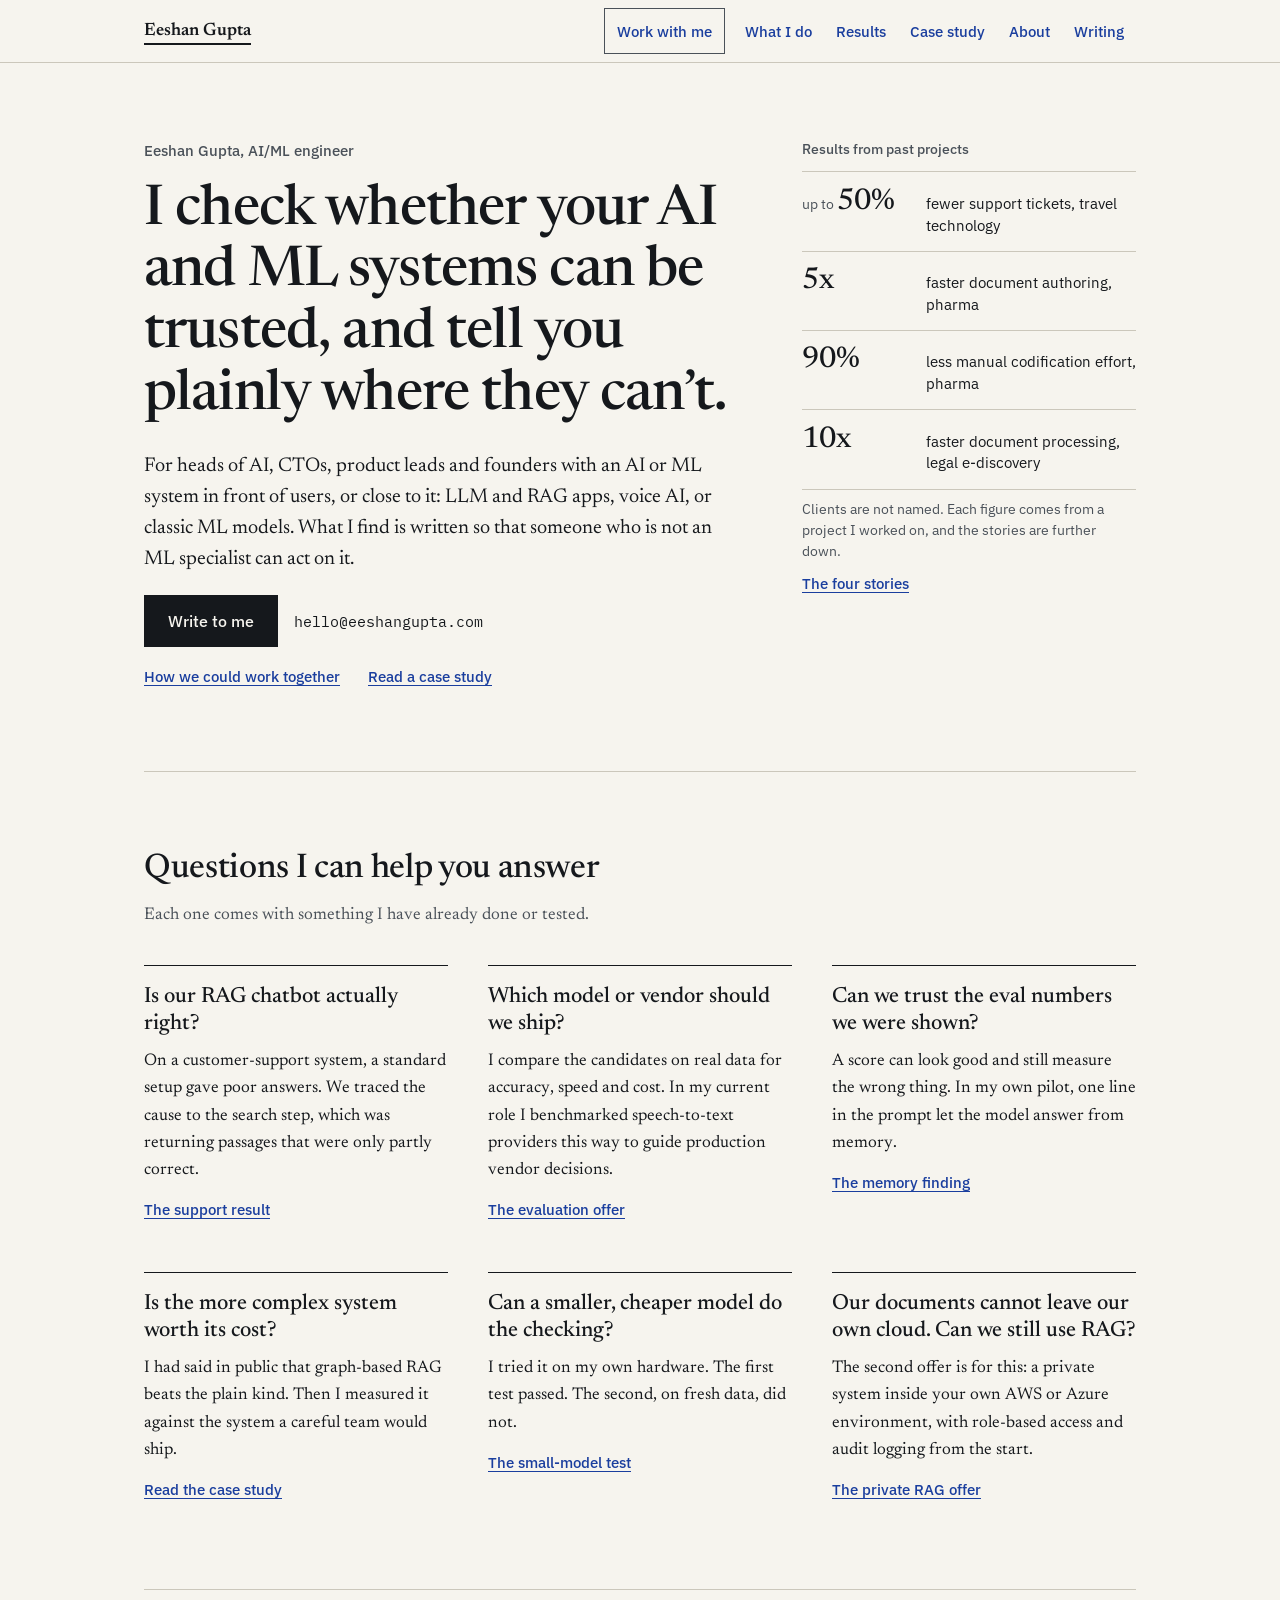
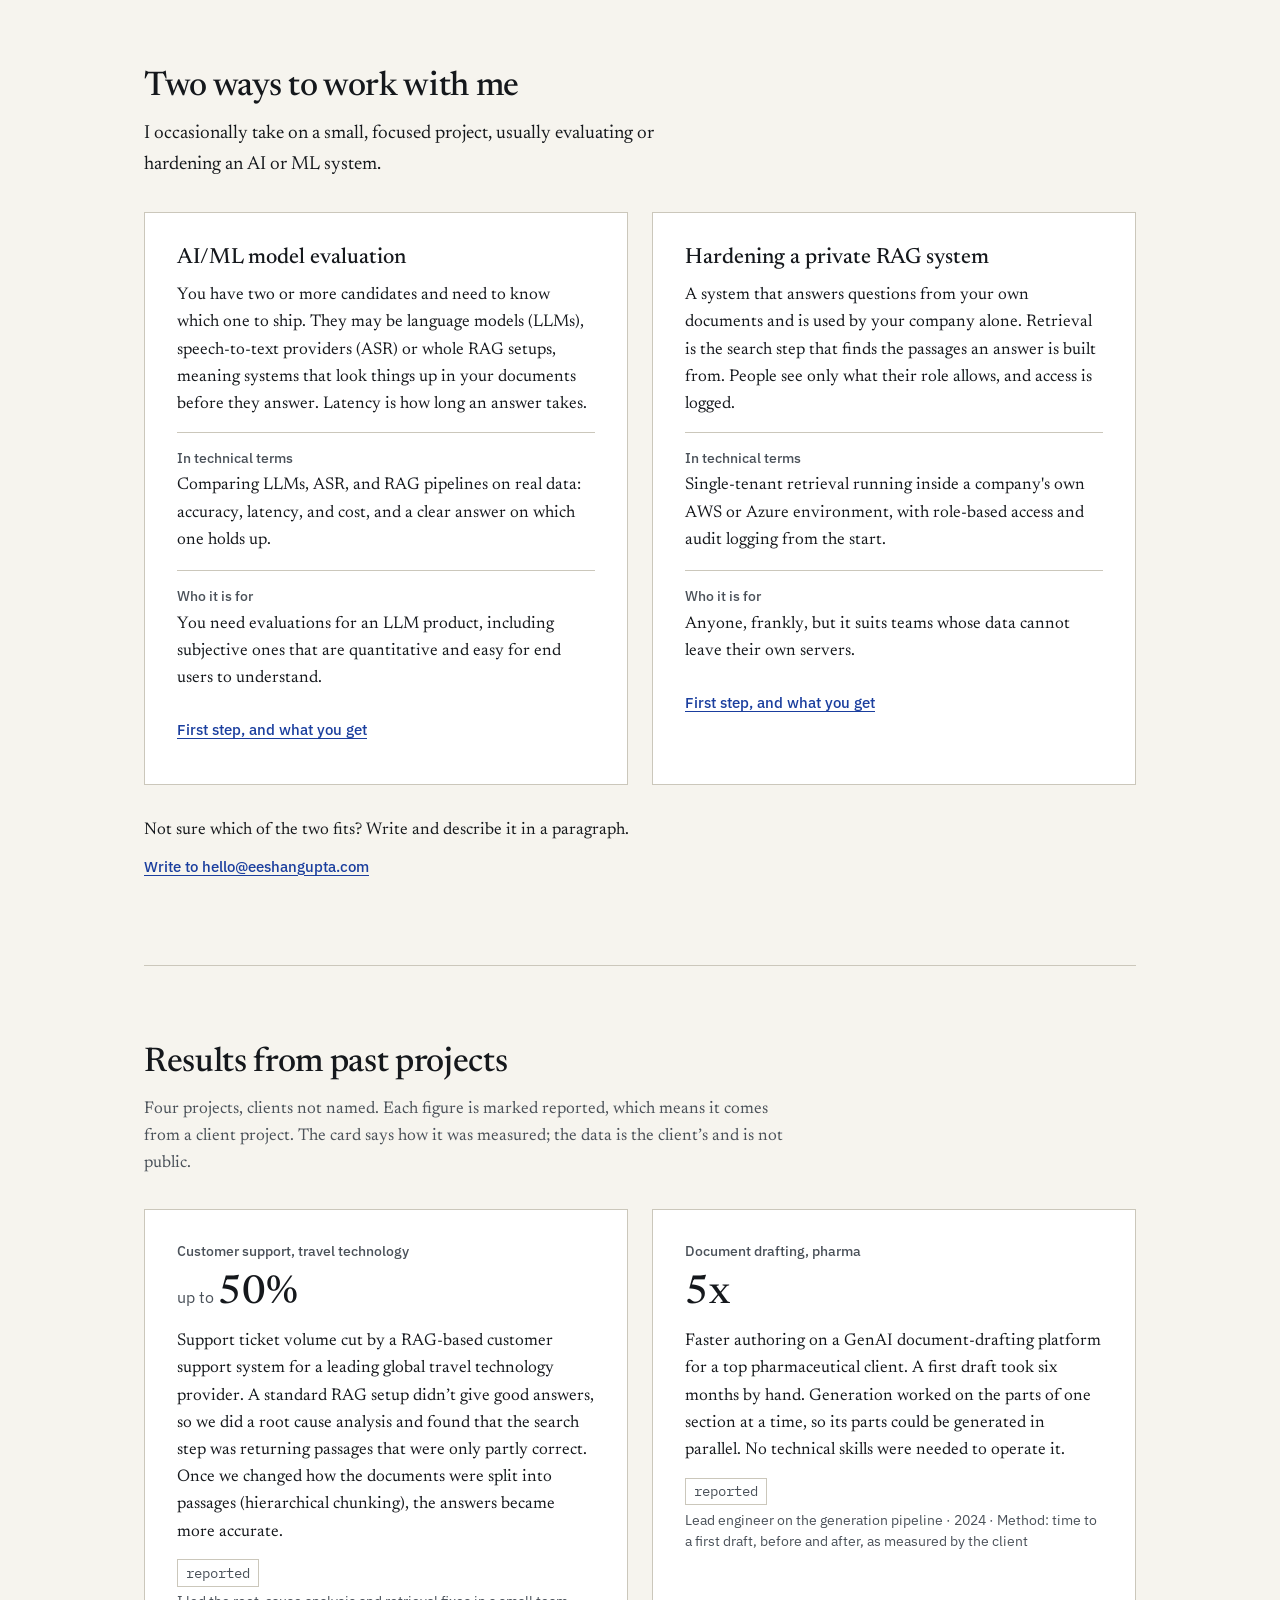
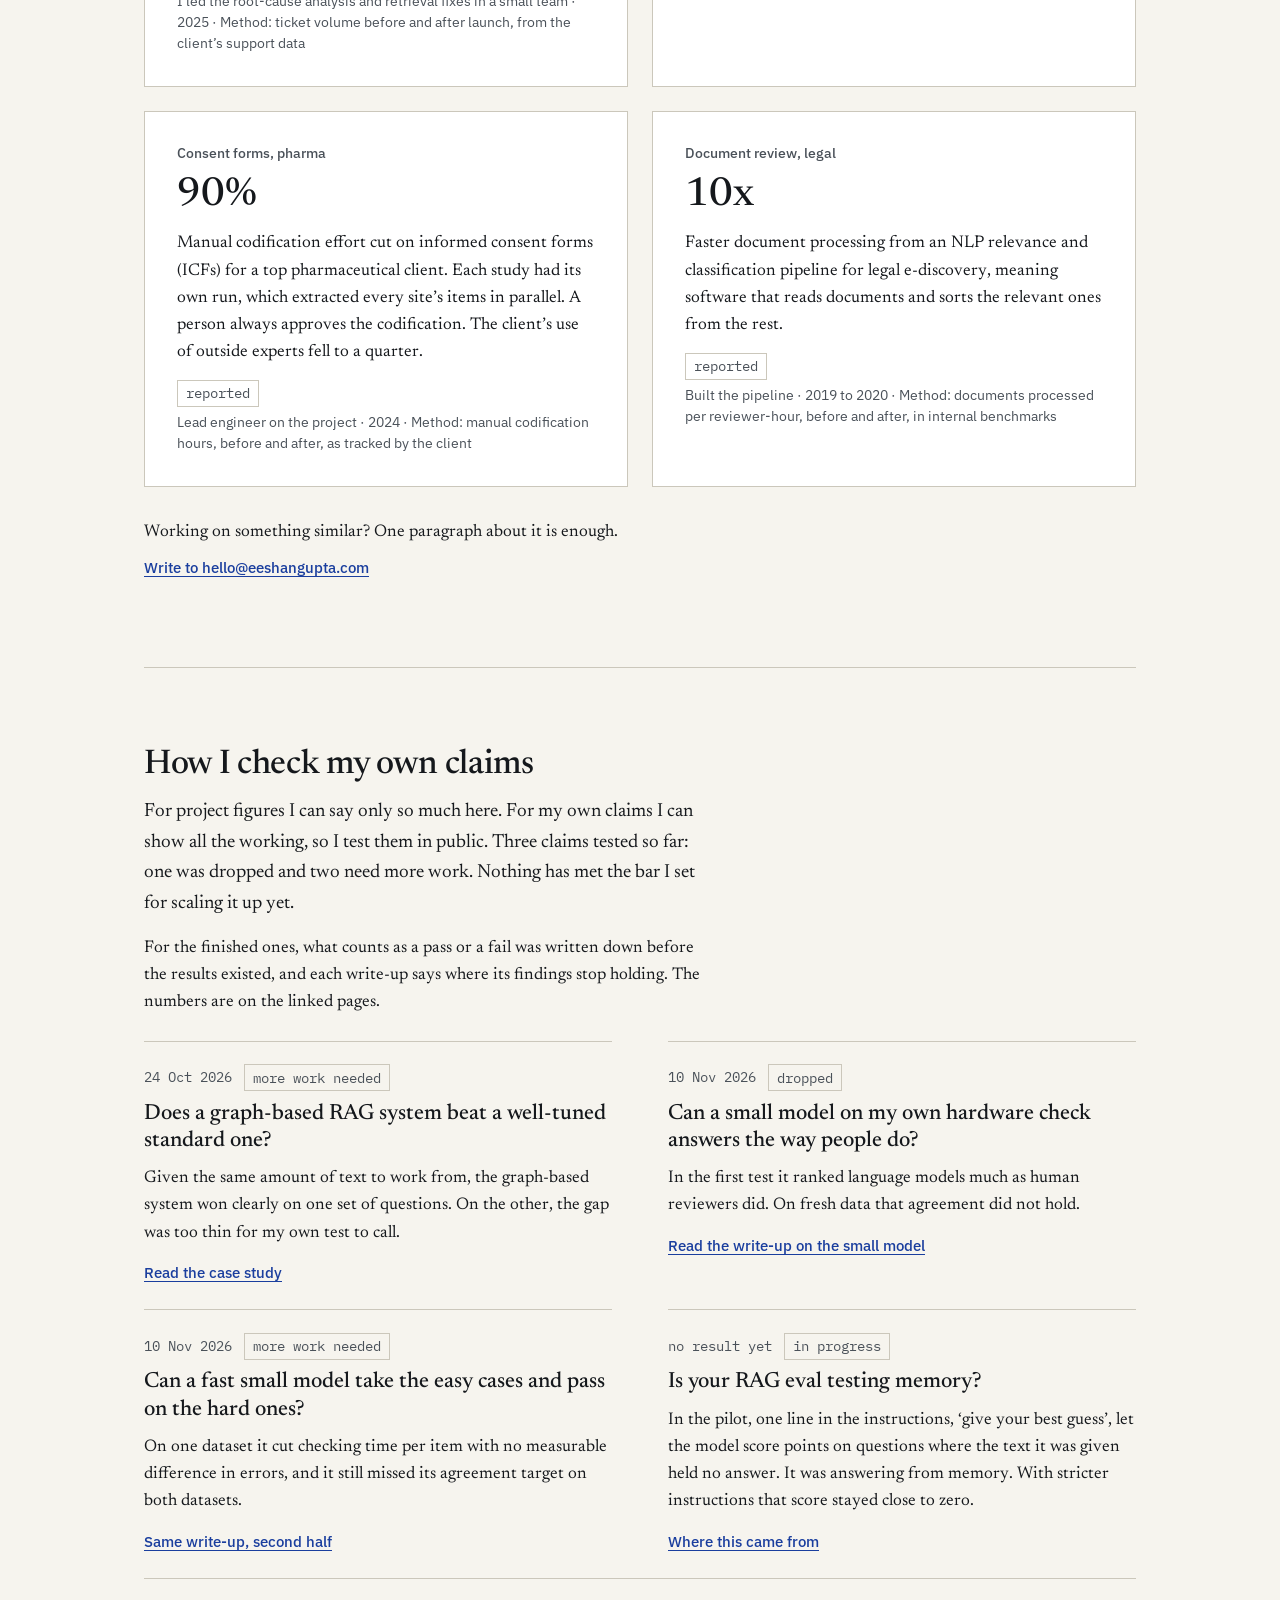
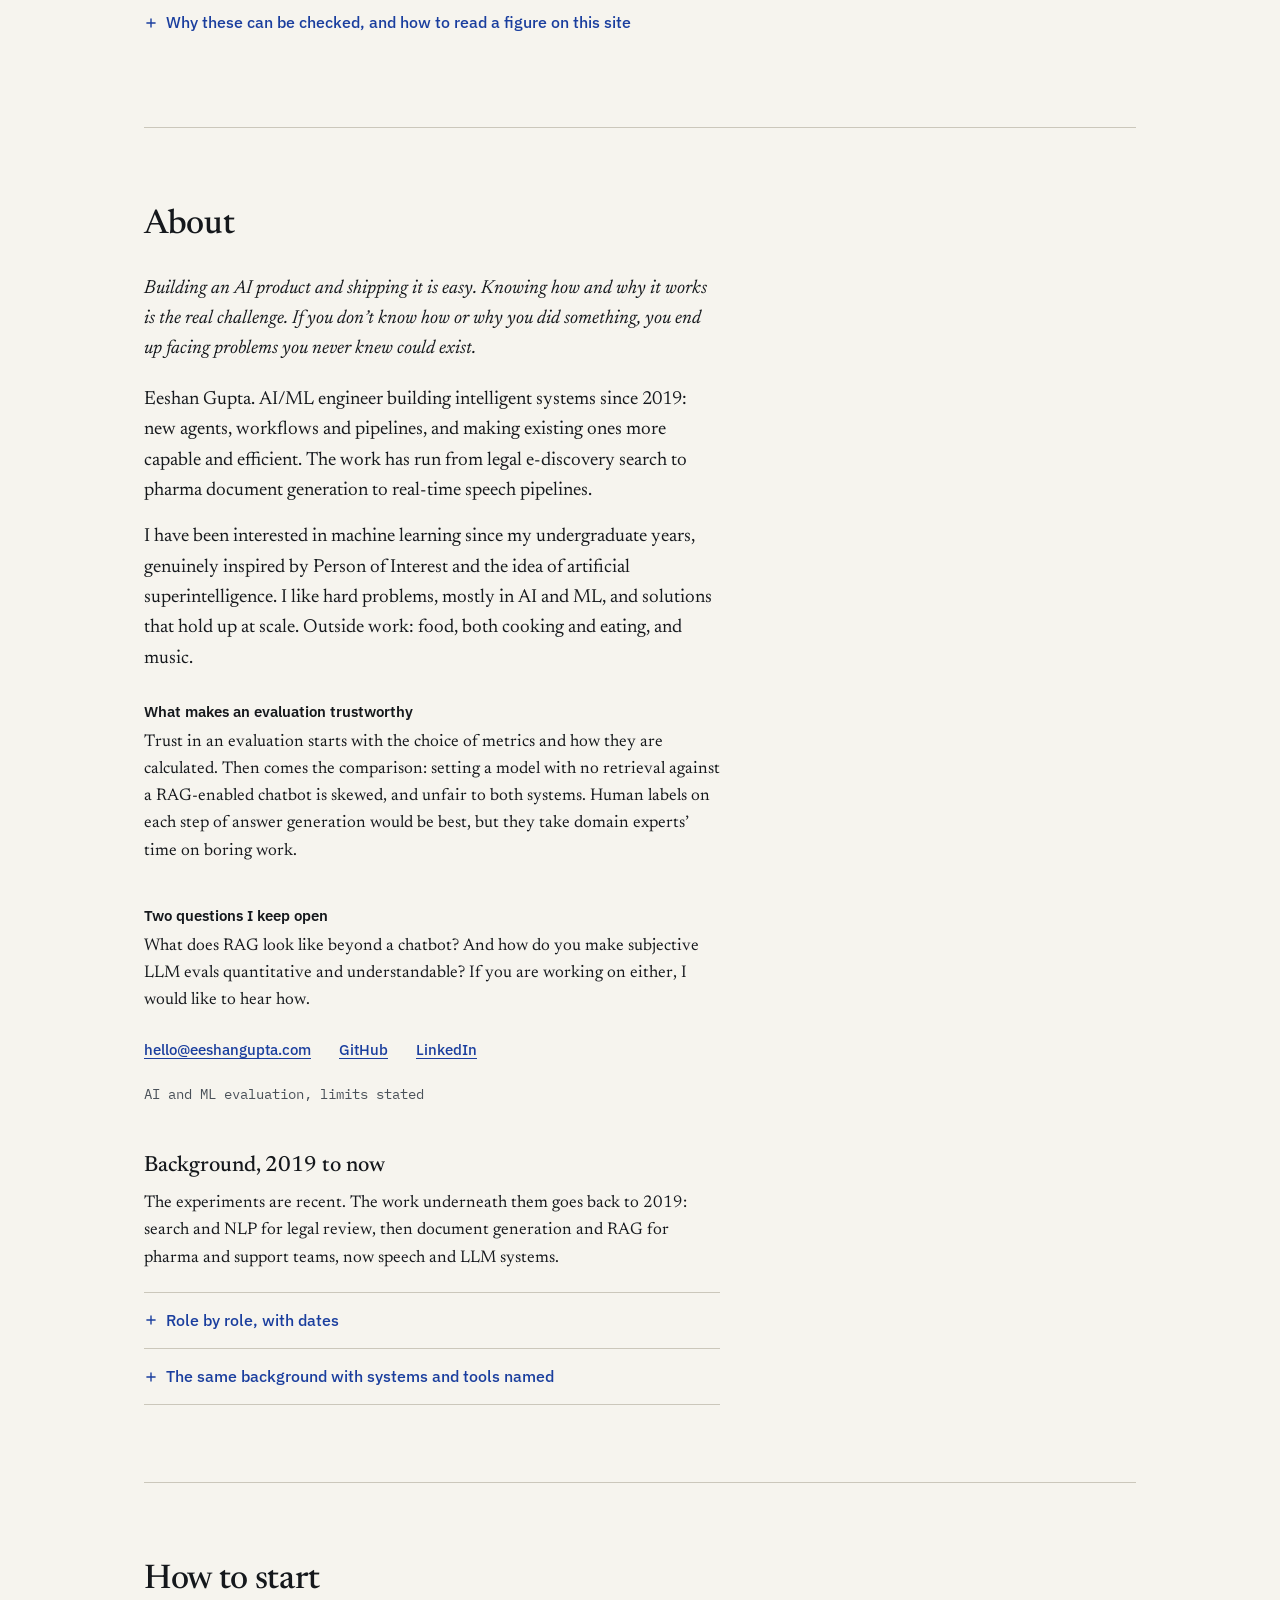
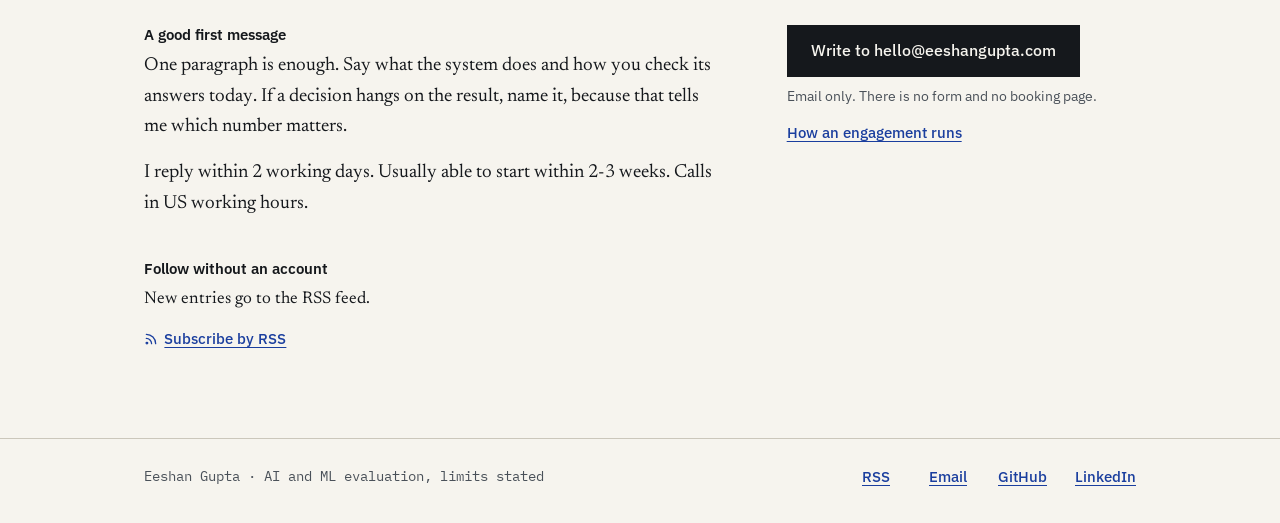
==== index.html @ ec457164 "site: #472 owner slot answers, AI/ML widening, no open slots Applies the owner's answers (2026-11-19" ====
<!DOCTYPE html>
<html lang="en">
<head>
<meta charset="UTF-8">
<meta name="viewport" content="width=device-width, initial-scale=1.0">
<meta name="color-scheme" content="light">
<script src="/script.js"></script>
<title>Eeshan Gupta — AI Engineer</title>
<meta name="description" content="Eeshan Gupta — AI/ML engineer. Checks whether AI and ML systems can be trusted: LLM and RAG apps, voice AI and classic ML models. Writes about RAG evaluation and retrieval experiments.">
<link rel="canonical" href="https://eeshangupta.com/">
<link rel="alternate" type="application/rss+xml" title="Eeshan Gupta — Writing" href="https://eeshangupta.com/feed.xml">
<meta property="og:type" content="website">
<meta property="og:site_name" content="Eeshan Gupta">
<meta property="og:title" content="Eeshan Gupta — AI Engineer">
<meta property="og:description" content="Eeshan Gupta — AI/ML engineer. Checks whether AI and ML systems can be trusted: LLM and RAG apps, voice AI and classic ML models. Writes about RAG evaluation and retrieval experiments.">
<meta property="og:url" content="https://eeshangupta.com/">
<meta property="og:image" content="https://eeshangupta.com/writing/graphrag-vs-tuned-hybrid/og-v2.png">
<meta property="og:image:width" content="1200">
<meta property="og:image:height" content="630">
<meta property="og:image:alt" content="Paired F1 difference, graph minus tuned hybrid, on two datasets">
<meta name="twitter:card" content="summary_large_image">
<meta name="twitter:title" content="Eeshan Gupta — AI Engineer">
<meta name="twitter:description" content="Eeshan Gupta — AI/ML engineer. Checks whether AI and ML systems can be trusted: LLM and RAG apps, voice AI and classic ML models. Writes about RAG evaluation and retrieval experiments.">
<meta name="twitter:image" content="https://eeshangupta.com/writing/graphrag-vs-tuned-hybrid/og-v2.png">
<link rel="icon" href="/favicon.ico" sizes="32x32">
<link rel="icon" href="/favicon.svg" type="image/svg+xml">
<link rel="apple-touch-icon" href="/apple-touch-icon.png">
<link rel="preload" href="/fonts/newsreader-var-latin.woff2" as="font" type="font/woff2" crossorigin>
<link rel="preload" href="/fonts/ibm-plex-sans-var-latin.woff2" as="font" type="font/woff2" crossorigin>
<link rel="stylesheet" href="/styles.css">
<script type="application/ld+json">
{
  "@context": "https://schema.org",
  "@graph": [
    {
      "@type": "Person",
      "@id": "https://eeshangupta.com/#person",
      "name": "Eeshan Gupta",
      "jobTitle": "AI Engineer",
      "url": "https://eeshangupta.com/",
      "sameAs": [
        "https://www.linkedin.com/in/eeshangpt/",
        "https://github.com/eeshangpt"
      ],
      "knowsAbout": [
        "RAG",
        "LLM evaluation",
        "information retrieval",
        "voice AI"
      ]
    },
    {
      "@type": "WebSite",
      "@id": "https://eeshangupta.com/#website",
      "name": "Eeshan Gupta",
      "url": "https://eeshangupta.com/",
      "publisher": {
        "@id": "https://eeshangupta.com/#person"
      }
    }
  ]
}
</script>
</head>
<body>
<div class="o1" style="width:100%;margin:0">
<div id="top" class="o1-root" style="background:var(--bg);color:var(--ink);font-family:'Newsreader',Georgia,serif;min-height:100%;overflow-wrap:break-word">
<header style="border-bottom:1px solid var(--rule)">
 <nav aria-label="Main" style="max-width:68rem;margin:0 auto;padding:0.5rem clamp(1rem,4vw,3rem);box-sizing:border-box;display:flex;flex-wrap:wrap;align-items:center;gap:0.25rem 0.5rem">
  <a class="c-navlink" href="/" aria-current="page" style="display:inline-flex;align-items:center;min-height:44px;margin-right:auto;font:600 1.125rem/1 'Newsreader',Georgia,serif;color:var(--ink);text-decoration:none">Eeshan Gupta</a>
  <a class="c-navlink" href="/work/" style="display:inline-flex;align-items:center;min-height:44px;padding:0 0.75rem;font:500 0.9375rem/1 'IBM Plex Sans',system-ui,sans-serif;text-decoration:none;border:1px solid var(--mute);margin-left:0.5rem">Work with me</a>
  <div class="c-navgroup" style="display:flex;flex-wrap:wrap;align-items:center">
   <a class="c-navlink" href="#help" style="display:inline-flex;align-items:center;min-height:44px;padding:0 0.75rem;font:500 0.9375rem/1 'IBM Plex Sans',system-ui,sans-serif;text-decoration:none">What I do</a>
   <a class="c-navlink" href="#results" style="display:inline-flex;align-items:center;min-height:44px;padding:0 0.75rem;font:500 0.9375rem/1 'IBM Plex Sans',system-ui,sans-serif;text-decoration:none">Results</a>
   <a class="c-navlink" href="/case-studies/graphrag/" style="display:inline-flex;align-items:center;min-height:44px;padding:0 0.75rem;font:500 0.9375rem/1 'IBM Plex Sans',system-ui,sans-serif;text-decoration:none">Case study</a>
   <a class="c-navlink" href="#about" style="display:inline-flex;align-items:center;min-height:44px;padding:0 0.75rem;font:500 0.9375rem/1 'IBM Plex Sans',system-ui,sans-serif;text-decoration:none">About</a>
   <a class="c-navlink" href="/writing/" style="display:inline-flex;align-items:center;min-height:44px;padding:0 0.75rem;font:500 0.9375rem/1 'IBM Plex Sans',system-ui,sans-serif;text-decoration:none">Writing</a>
  </div>
 </nav>
</header>

<main>

<section class="c-hero" style="max-width:68rem;margin:0 auto;padding:0 clamp(1rem,4vw,3rem);box-sizing:border-box;padding-top:clamp(2.5rem,6vw,5rem);padding-bottom:clamp(2.5rem,6vw,4.5rem)">
 <div style="display:flex;flex-wrap:wrap;gap:3rem 4.5rem;align-items:flex-start">
  <div style="flex:3 1 28rem;min-width:0">
   <p style="font:500 0.9375rem/1.4 'IBM Plex Sans',system-ui,sans-serif;color:var(--mute);margin:0 0 1.25rem 0">Eeshan Gupta, AI/ML engineer</p>
   <h1 style="font:500 clamp(2.1rem,4.6vw,3.5rem)/1.1 'Newsreader',Georgia,serif;color:var(--ink);margin:0 0 1.5rem 0;letter-spacing:-0.015em;max-width:30ch">I check whether your AI and ML systems can be trusted, and tell you plainly where they can’t.</h1>
   <p style="font:400 1.25rem/1.55 'Newsreader',Georgia,serif;color:var(--ink);margin:0 0 1.25rem 0;max-width:36rem">For heads of AI, CTOs, product leads and founders with an AI or ML system in front of users, or close to it: LLM and RAG apps, voice AI, or classic ML models. What I find is written so that someone who is not an ML specialist can act on it.</p>
   <p style="margin:0;display:flex;flex-wrap:wrap;align-items:center;gap:0.5rem 1rem">
    <a data-btn="dark" href="mailto:hello@eeshangupta.com?subject=Enquiry%20from%20eeshangupta.com" style="display:inline-flex;align-items:center;justify-content:center;min-height:52px;padding:0 1.5rem;background:var(--ink);color:var(--inv);font:500 1rem/1.2 'IBM Plex Sans',system-ui,sans-serif;text-decoration:none;box-sizing:border-box">Write to me</a>
    <span style="font:400 0.9375rem/1.4 'IBM Plex Mono',ui-monospace,monospace;color:var(--ink);user-select:all;-webkit-user-select:all">hello@eeshangupta.com</span>
   </p>
   <p style="margin:0.5rem 0 0 0;display:flex;flex-wrap:wrap;align-items:center;gap:0 1.75rem">
    <a href="/work/" style="display:inline-flex;align-items:center;min-height:44px;font:500 0.9375rem/1.3 'IBM Plex Sans',system-ui,sans-serif">How we could work together</a>
    <a href="/case-studies/graphrag/" style="display:inline-flex;align-items:center;min-height:44px;font:500 0.9375rem/1.3 'IBM Plex Sans',system-ui,sans-serif">Read a case study</a>
   </p>
  </div>

  <aside aria-label="Results from past projects" style="flex:1 1 18rem;min-width:0">
   <p style="font:500 0.875rem/1.4 'IBM Plex Sans',system-ui,sans-serif;color:var(--mute);margin:0">Results from past projects</p>
   <dl style="margin:0.75rem 0 0 0;border-bottom:1px solid var(--rule)">
    <div style="display:flex;align-items:baseline;gap:1rem;padding:0.9rem 0;border-top:1px solid var(--rule)">
     <dt style="order:2;flex:1 1 0;min-width:0;font:400 0.9375rem/1.45 'IBM Plex Sans',system-ui,sans-serif;color:var(--ink)">fewer support tickets, travel technology</dt>
     <dd style="order:1;flex:0 0 6.75rem;white-space:nowrap;margin:0;font:500 1.875rem/1 'Newsreader',Georgia,serif;color:var(--ink)"><span style="font:400 0.875rem/1 'IBM Plex Sans',system-ui,sans-serif;color:var(--mute)">up to </span>50%</dd>
    </div>
    <div style="display:flex;align-items:baseline;gap:1rem;padding:0.9rem 0;border-top:1px solid var(--rule)">
     <dt style="order:2;flex:1 1 0;min-width:0;font:400 0.9375rem/1.45 'IBM Plex Sans',system-ui,sans-serif;color:var(--ink)">faster document authoring, pharma</dt>
     <dd style="order:1;flex:0 0 6.75rem;white-space:nowrap;margin:0;font:500 1.875rem/1 'Newsreader',Georgia,serif;color:var(--ink)">5x</dd>
    </div>
    <div style="display:flex;align-items:baseline;gap:1rem;padding:0.9rem 0;border-top:1px solid var(--rule)">
     <dt style="order:2;flex:1 1 0;min-width:0;font:400 0.9375rem/1.45 'IBM Plex Sans',system-ui,sans-serif;color:var(--ink)">less manual codification effort, pharma</dt>
     <dd style="order:1;flex:0 0 6.75rem;white-space:nowrap;margin:0;font:500 1.875rem/1 'Newsreader',Georgia,serif;color:var(--ink)">90%</dd>
    </div>
    <div style="display:flex;align-items:baseline;gap:1rem;padding:0.9rem 0;border-top:1px solid var(--rule)">
     <dt style="order:2;flex:1 1 0;min-width:0;font:400 0.9375rem/1.45 'IBM Plex Sans',system-ui,sans-serif;color:var(--ink)">faster document processing, legal e-discovery</dt>
     <dd style="order:1;flex:0 0 6.75rem;white-space:nowrap;margin:0;font:500 1.875rem/1 'Newsreader',Georgia,serif;color:var(--ink)">10x</dd>
    </div>
   </dl>
   <p style="font:400 0.875rem/1.5 'IBM Plex Sans',system-ui,sans-serif;color:var(--mute);margin:0.6rem 0 0 0">Clients are not named. Each figure comes from a project I worked on, and the stories are further down.</p>
   <p style="margin:0"><a href="#results" style="display:inline-flex;align-items:center;min-height:44px;font:500 0.9375rem/1.3 'IBM Plex Sans',system-ui,sans-serif">The four stories</a></p>
  </aside>
 </div>
</section>

<section id="help" style="max-width:68rem;margin:0 auto;padding:0 clamp(1rem,4vw,3rem);box-sizing:border-box">
 <div style="border-top:1px solid var(--rule);padding:clamp(3rem,6vw,5rem) 0">
  <h2 style="font:500 clamp(1.6rem,3vw,2.125rem)/1.2 'Newsreader',Georgia,serif;color:var(--ink);margin:0 0 0.75rem 0;letter-spacing:-0.01em">Questions I can help you answer</h2>
  <p style="font:400 1.0625rem/1.6 'Newsreader',Georgia,serif;color:var(--mute);margin:0 0 0.85rem 0;max-width:38rem">Each one comes with something I have already done or tested.</p>
  <div style="display:grid;grid-template-columns:repeat(auto-fit,minmax(min(100%,18rem),1fr));gap:2.5rem 2.5rem;margin-top:2.25rem">
   <div style="border-top:1px solid var(--ink);padding-top:1.1rem;min-width:0">
    <h3 style="font:500 1.375rem/1.25 'Newsreader',Georgia,serif;color:var(--ink);margin:0 0 0.6rem 0">Is our RAG chatbot actually right?</h3>
    <p style="font:400 1.0625rem/1.6 'Newsreader',Georgia,serif;color:var(--ink);margin:0 0 0.85rem 0;margin-bottom:0.25rem">On a customer-support system, a standard setup gave poor answers. We traced the cause to the search step, which was returning passages that were only partly correct.</p>
    <p style="margin:0"><a href="#results" style="display:inline-flex;align-items:center;min-height:44px;font:500 0.9375rem/1.3 'IBM Plex Sans',system-ui,sans-serif">The support result</a></p>
   </div>
   <div style="border-top:1px solid var(--ink);padding-top:1.1rem;min-width:0">
    <h3 style="font:500 1.375rem/1.25 'Newsreader',Georgia,serif;color:var(--ink);margin:0 0 0.6rem 0">Which model or vendor should we ship?</h3>
    <p style="font:400 1.0625rem/1.6 'Newsreader',Georgia,serif;color:var(--ink);margin:0 0 0.85rem 0;margin-bottom:0.25rem">I compare the candidates on real data for accuracy, speed and cost. In my current role I benchmarked speech-to-text providers this way to guide production vendor decisions.</p>
    <p style="margin:0"><a href="/work/#evaluation" style="display:inline-flex;align-items:center;min-height:44px;font:500 0.9375rem/1.3 'IBM Plex Sans',system-ui,sans-serif">The evaluation offer</a></p>
   </div>
   <div style="border-top:1px solid var(--ink);padding-top:1.1rem;min-width:0">
    <h3 style="font:500 1.375rem/1.25 'Newsreader',Georgia,serif;color:var(--ink);margin:0 0 0.6rem 0">Can we trust the eval numbers we were shown?</h3>
    <p style="font:400 1.0625rem/1.6 'Newsreader',Georgia,serif;color:var(--ink);margin:0 0 0.85rem 0;margin-bottom:0.25rem">A score can look good and still measure the wrong thing. In my own pilot, one line in the prompt let the model answer from memory.</p>
    <p style="margin:0"><a href="#proof" style="display:inline-flex;align-items:center;min-height:44px;font:500 0.9375rem/1.3 'IBM Plex Sans',system-ui,sans-serif">The memory finding</a></p>
   </div>
   <div style="border-top:1px solid var(--ink);padding-top:1.1rem;min-width:0">
    <h3 style="font:500 1.375rem/1.25 'Newsreader',Georgia,serif;color:var(--ink);margin:0 0 0.6rem 0">Is the more complex system worth its cost?</h3>
    <p style="font:400 1.0625rem/1.6 'Newsreader',Georgia,serif;color:var(--ink);margin:0 0 0.85rem 0;margin-bottom:0.25rem">I had said in public that graph-based RAG beats the plain kind. Then I measured it against the system a careful team would ship.</p>
    <p style="margin:0"><a href="/case-studies/graphrag/" style="display:inline-flex;align-items:center;min-height:44px;font:500 0.9375rem/1.3 'IBM Plex Sans',system-ui,sans-serif">Read the case study</a></p>
   </div>
   <div style="border-top:1px solid var(--ink);padding-top:1.1rem;min-width:0">
    <h3 style="font:500 1.375rem/1.25 'Newsreader',Georgia,serif;color:var(--ink);margin:0 0 0.6rem 0">Can a smaller, cheaper model do the checking?</h3>
    <p style="font:400 1.0625rem/1.6 'Newsreader',Georgia,serif;color:var(--ink);margin:0 0 0.85rem 0;margin-bottom:0.25rem">I tried it on my own hardware. The first test passed. The second, on fresh data, did not.</p>
    <p style="margin:0"><a href="#proof" style="display:inline-flex;align-items:center;min-height:44px;font:500 0.9375rem/1.3 'IBM Plex Sans',system-ui,sans-serif">The small-model test</a></p>
   </div>
   <div style="border-top:1px solid var(--ink);padding-top:1.1rem;min-width:0">
    <h3 style="font:500 1.375rem/1.25 'Newsreader',Georgia,serif;color:var(--ink);margin:0 0 0.6rem 0">Our documents cannot leave our own cloud. Can we still use RAG?</h3>
    <p style="font:400 1.0625rem/1.6 'Newsreader',Georgia,serif;color:var(--ink);margin:0 0 0.85rem 0;margin-bottom:0.25rem">The second offer is for this: a private system inside your own AWS or Azure environment, with role-based access and audit logging from the start.</p>
    <p style="margin:0"><a href="/work/#private-rag" style="display:inline-flex;align-items:center;min-height:44px;font:500 0.9375rem/1.3 'IBM Plex Sans',system-ui,sans-serif">The private RAG offer</a></p>
   </div>
  </div>
 </div>
</section>

<span id="services" class="anchor-alias"></span><section id="offers" style="max-width:68rem;margin:0 auto;padding:0 clamp(1rem,4vw,3rem);box-sizing:border-box">
 <div style="border-top:1px solid var(--rule);padding:clamp(3rem,6vw,5rem) 0">
  <h2 style="font:500 clamp(1.6rem,3vw,2.125rem)/1.2 'Newsreader',Georgia,serif;color:var(--ink);margin:0 0 0.75rem 0;letter-spacing:-0.01em">Two ways to work with me</h2>
  <p style="font:400 1.1875rem/1.6 'Newsreader',Georgia,serif;color:var(--ink);margin:0 0 1rem 0;max-width:36rem">I occasionally take on a small, focused project, usually evaluating or hardening an AI or ML system.</p>
  <div style="display:grid;grid-template-columns:repeat(auto-fit,minmax(min(100%,22rem),1fr));gap:1.5rem;margin-top:2rem">

   <article style="border:1px solid var(--rule);background:var(--panel);padding:clamp(1.25rem,3vw,2rem);box-sizing:border-box;min-width:0">
    <h3 style="font:500 1.375rem/1.25 'Newsreader',Georgia,serif;color:var(--ink);margin:0 0 0.6rem 0">AI/ML model evaluation</h3>
    <p style="font:400 1.0625rem/1.6 'Newsreader',Georgia,serif;color:var(--ink);margin:0 0 0.85rem 0;max-width:34rem">You have two or more candidates and need to know which one to ship. They may be language models (LLMs), speech-to-text providers (ASR) or whole RAG setups, meaning systems that look things up in your documents before they answer. Latency is how long an answer takes.</p>
    <dl style="margin:0.25rem 0 0 0;border-top:1px solid var(--rule);max-width:36rem">
     <dt style="font:500 0.875rem/1.4 'IBM Plex Sans',system-ui,sans-serif;color:var(--mute);margin:0;padding:1rem 0 0 0">In technical terms</dt>
     <dd style="font:400 1.0625rem/1.6 'Newsreader',Georgia,serif;color:var(--ink);margin:0;padding:0.25rem 0 1rem 0;border-bottom:1px solid var(--rule)">Comparing LLMs, ASR, and RAG pipelines on real data: accuracy, latency, and cost, and a clear answer on which one holds up.</dd>
     <dt style="font:500 0.875rem/1.4 'IBM Plex Sans',system-ui,sans-serif;color:var(--mute);margin:0;padding:1rem 0 0 0">Who it is for</dt>
     <dd style="font:400 1.0625rem/1.6 'Newsreader',Georgia,serif;color:var(--ink);margin:0;padding:0.25rem 0 1rem 0;border-bottom:1px solid var(--rule);border-bottom:0">You need evaluations for an LLM product, including subjective ones that are quantitative and easy for end users to understand.</dd>
    </dl>
    <p style="margin:0"><a href="/work/#evaluation" style="display:inline-flex;align-items:center;min-height:44px;font:500 0.9375rem/1.3 'IBM Plex Sans',system-ui,sans-serif">First step, and what you get</a></p>
   </article>

   <article style="border:1px solid var(--rule);background:var(--panel);padding:clamp(1.25rem,3vw,2rem);box-sizing:border-box;min-width:0">
    <h3 style="font:500 1.375rem/1.25 'Newsreader',Georgia,serif;color:var(--ink);margin:0 0 0.6rem 0">Hardening a private RAG system</h3>
    <p style="font:400 1.0625rem/1.6 'Newsreader',Georgia,serif;color:var(--ink);margin:0 0 0.85rem 0;max-width:34rem">A system that answers questions from your own documents and is used by your company alone. Retrieval is the search step that finds the passages an answer is built from. People see only what their role allows, and access is logged.</p>
    <dl style="margin:0.25rem 0 0 0;border-top:1px solid var(--rule);max-width:36rem">
     <dt style="font:500 0.875rem/1.4 'IBM Plex Sans',system-ui,sans-serif;color:var(--mute);margin:0;padding:1rem 0 0 0">In technical terms</dt>
     <dd style="font:400 1.0625rem/1.6 'Newsreader',Georgia,serif;color:var(--ink);margin:0;padding:0.25rem 0 1rem 0;border-bottom:1px solid var(--rule)">Single-tenant retrieval running inside a company's own AWS or Azure environment, with role-based access and audit logging from the start.</dd>
     <dt style="font:500 0.875rem/1.4 'IBM Plex Sans',system-ui,sans-serif;color:var(--mute);margin:0;padding:1rem 0 0 0">Who it is for</dt>
     <dd style="font:400 1.0625rem/1.6 'Newsreader',Georgia,serif;color:var(--ink);margin:0;padding:0.25rem 0 1rem 0;border-bottom:1px solid var(--rule);border-bottom:0">Anyone, frankly, but it suits teams whose data cannot leave their own servers.</dd>
    </dl>
    <p style="margin:0"><a href="/work/#private-rag" style="display:inline-flex;align-items:center;min-height:44px;font:500 0.9375rem/1.3 'IBM Plex Sans',system-ui,sans-serif">First step, and what you get</a></p>
   </article>
  </div>
  <div style="margin-top:2rem;max-width:36rem">
   <p style="font:400 1.0625rem/1.6 'Newsreader',Georgia,serif;color:var(--ink);margin:0 0 0.85rem 0;margin-bottom:0">Not sure which of the two fits? Write and describe it in a paragraph.</p>
   <p style="margin:0"><a href="mailto:hello@eeshangupta.com?subject=Enquiry%20from%20eeshangupta.com" style="display:inline-flex;align-items:center;min-height:44px;font:500 0.9375rem/1.3 'IBM Plex Sans',system-ui,sans-serif">Write to hello@eeshangupta.com</a></p>
  </div>
 </div>
</section>

<section id="results" style="max-width:68rem;margin:0 auto;padding:0 clamp(1rem,4vw,3rem);box-sizing:border-box">
 <div style="border-top:1px solid var(--rule);padding:clamp(3rem,6vw,5rem) 0">
  <h2 style="font:500 clamp(1.6rem,3vw,2.125rem)/1.2 'Newsreader',Georgia,serif;color:var(--ink);margin:0 0 0.75rem 0;letter-spacing:-0.01em">Results from past projects</h2>
  <p style="font:400 1.0625rem/1.6 'Newsreader',Georgia,serif;color:var(--mute);margin:0 0 0.85rem 0;max-width:40rem">Four projects, clients not named. Each figure is marked reported, which means it comes from a client project. The card says how it was measured; the data is the client’s and is not public.</p>
  <p class="c-stories-btn" style="margin:1.25rem 0 0 0;border-top:1px solid var(--rule);border-bottom:1px solid var(--rule)"><button type="button" data-stories-toggle aria-expanded="false" aria-controls="stories" style="width:100%;min-height:44px;display:flex;align-items:center;gap:0.5rem;font:500 1rem/1.3 'IBM Plex Sans',system-ui,sans-serif;color:var(--link);background:transparent;border:0;padding:0.35rem 0;cursor:pointer;text-align:left"><svg class="c-ico-plus" width="14" height="14" viewBox="0 0 24 24" fill="none" stroke="currentColor" stroke-width="2.4" stroke-linecap="round" aria-hidden="true" style="flex:none"><path d="M5 12h14"></path><path d="M12 5v14"></path></svg><svg class="c-ico-minus" width="14" height="14" viewBox="0 0 24 24" fill="none" stroke="currentColor" stroke-width="2.4" stroke-linecap="round" aria-hidden="true" style="flex:none"><path d="M5 12h14"></path></svg><span>The story behind each result</span></button></p>
  <div id="stories" class="c-stories" style="display:grid;grid-template-columns:repeat(auto-fit,minmax(min(100%,24rem),1fr));gap:1.5rem;margin-top:2rem">
   <article style="border:1px solid var(--rule);background:var(--panel);padding:clamp(1.25rem,3vw,2rem);box-sizing:border-box;min-width:0">
    <p style="font:500 0.875rem/1.4 'IBM Plex Sans',system-ui,sans-serif;color:var(--mute);margin:0;margin-bottom:0.75rem">Customer support, travel technology</p>
    <p style="font:500 2.5rem/1 'Newsreader',Georgia,serif;color:var(--ink);margin:0;margin-bottom:0.9rem"><span style="font:400 1rem/1 'IBM Plex Sans',system-ui,sans-serif;color:var(--mute)">up to </span>50%</p>
    <p style="font:400 1.0625rem/1.6 'Newsreader',Georgia,serif;color:var(--ink);margin:0 0 0.85rem 0;max-width:36rem">Support ticket volume cut by a RAG-based customer support system for a leading global travel technology provider. A standard RAG setup didn’t give good answers, so we did a root cause analysis and found that the search step was returning passages that were only partly correct. Once we changed how the documents were split into passages (hierarchical chunking), the answers became more accurate.</p>
    <p style="margin:0;display:flex;flex-wrap:wrap;align-items:center;gap:0.3rem 0.5rem"><span style="display:inline-block;font:400 0.875rem/1 'IBM Plex Mono',ui-monospace,monospace;color:var(--mute);border:1px solid var(--rule);padding:0.35rem 0.5rem">reported</span><span style="font:400 0.875rem/1.5 'IBM Plex Sans',system-ui,sans-serif;color:var(--mute)">I led the root-cause analysis and retrieval fixes in a small team · 2025 · Method: ticket volume before and after launch, from the client’s support data</span></p>
   </article>
   <article style="border:1px solid var(--rule);background:var(--panel);padding:clamp(1.25rem,3vw,2rem);box-sizing:border-box;min-width:0">
    <p style="font:500 0.875rem/1.4 'IBM Plex Sans',system-ui,sans-serif;color:var(--mute);margin:0;margin-bottom:0.75rem">Document drafting, pharma</p>
    <p style="font:500 2.5rem/1 'Newsreader',Georgia,serif;color:var(--ink);margin:0;margin-bottom:0.9rem">5x</p>
    <p style="font:400 1.0625rem/1.6 'Newsreader',Georgia,serif;color:var(--ink);margin:0 0 0.85rem 0;max-width:36rem">Faster authoring on a GenAI document-drafting platform for a top pharmaceutical client. A first draft took six months by hand. Generation worked on the parts of one section at a time, so its parts could be generated in parallel. No technical skills were needed to operate it.</p>
    <p style="margin:0;display:flex;flex-wrap:wrap;align-items:center;gap:0.3rem 0.5rem"><span style="display:inline-block;font:400 0.875rem/1 'IBM Plex Mono',ui-monospace,monospace;color:var(--mute);border:1px solid var(--rule);padding:0.35rem 0.5rem">reported</span><span style="font:400 0.875rem/1.5 'IBM Plex Sans',system-ui,sans-serif;color:var(--mute)">Lead engineer on the generation pipeline · 2024 · Method: time to a first draft, before and after, as measured by the client</span></p>
   </article>
   <article style="border:1px solid var(--rule);background:var(--panel);padding:clamp(1.25rem,3vw,2rem);box-sizing:border-box;min-width:0">
    <p style="font:500 0.875rem/1.4 'IBM Plex Sans',system-ui,sans-serif;color:var(--mute);margin:0;margin-bottom:0.75rem">Consent forms, pharma</p>
    <p style="font:500 2.5rem/1 'Newsreader',Georgia,serif;color:var(--ink);margin:0;margin-bottom:0.9rem">90%</p>
    <p style="font:400 1.0625rem/1.6 'Newsreader',Georgia,serif;color:var(--ink);margin:0 0 0.85rem 0;max-width:36rem">Manual codification effort cut on informed consent forms (ICFs) for a top pharmaceutical client. Each study had its own run, which extracted every site’s items in parallel. A person always approves the codification. The client’s use of outside experts fell to a quarter.</p>
    <p style="margin:0;display:flex;flex-wrap:wrap;align-items:center;gap:0.3rem 0.5rem"><span style="display:inline-block;font:400 0.875rem/1 'IBM Plex Mono',ui-monospace,monospace;color:var(--mute);border:1px solid var(--rule);padding:0.35rem 0.5rem">reported</span><span style="font:400 0.875rem/1.5 'IBM Plex Sans',system-ui,sans-serif;color:var(--mute)">Lead engineer on the project · 2024 · Method: manual codification hours, before and after, as tracked by the client</span></p>
   </article>
   <article style="border:1px solid var(--rule);background:var(--panel);padding:clamp(1.25rem,3vw,2rem);box-sizing:border-box;min-width:0">
    <p style="font:500 0.875rem/1.4 'IBM Plex Sans',system-ui,sans-serif;color:var(--mute);margin:0;margin-bottom:0.75rem">Document review, legal</p>
    <p style="font:500 2.5rem/1 'Newsreader',Georgia,serif;color:var(--ink);margin:0;margin-bottom:0.9rem">10x</p>
    <p style="font:400 1.0625rem/1.6 'Newsreader',Georgia,serif;color:var(--ink);margin:0 0 0.85rem 0;max-width:36rem">Faster document processing from an NLP relevance and classification pipeline for legal e-discovery, meaning software that reads documents and sorts the relevant ones from the rest.</p>
    <p style="margin:0;display:flex;flex-wrap:wrap;align-items:center;gap:0.3rem 0.5rem"><span style="display:inline-block;font:400 0.875rem/1 'IBM Plex Mono',ui-monospace,monospace;color:var(--mute);border:1px solid var(--rule);padding:0.35rem 0.5rem">reported</span><span style="font:400 0.875rem/1.5 'IBM Plex Sans',system-ui,sans-serif;color:var(--mute)">Built the pipeline · 2019 to 2020 · Method: documents processed per reviewer-hour, before and after, in internal benchmarks</span></p>
   </article>
  </div>
  <div style="margin-top:2rem;max-width:36rem">
   <p style="font:400 1.0625rem/1.6 'Newsreader',Georgia,serif;color:var(--ink);margin:0 0 0.85rem 0;margin-bottom:0">Working on something similar? One paragraph about it is enough.</p>
   <p style="margin:0"><a href="mailto:hello@eeshangupta.com?subject=Enquiry%20from%20eeshangupta.com" style="display:inline-flex;align-items:center;min-height:44px;font:500 0.9375rem/1.3 'IBM Plex Sans',system-ui,sans-serif">Write to hello@eeshangupta.com</a></p>
  </div>
 </div>
</section>

<section id="proof" style="max-width:68rem;margin:0 auto;padding:0 clamp(1rem,4vw,3rem);box-sizing:border-box">
 <div style="border-top:1px solid var(--rule);padding:clamp(3rem,6vw,5rem) 0">
  <h2 style="font:500 clamp(1.6rem,3vw,2.125rem)/1.2 'Newsreader',Georgia,serif;color:var(--ink);margin:0 0 0.75rem 0;letter-spacing:-0.01em">How I check my own claims</h2>
  <p style="font:400 1.1875rem/1.6 'Newsreader',Georgia,serif;color:var(--ink);margin:0 0 1rem 0;max-width:36rem">For project figures I can say only so much here. For my own claims I can show all the working, so I test them in public. Three claims tested so far: one was dropped and two need more work. Nothing has met the bar I set for scaling it up yet.</p>
  <p style="font:400 1.0625rem/1.6 'Newsreader',Georgia,serif;color:var(--ink);margin:0 0 0.85rem 0;max-width:36rem">For the finished ones, what counts as a pass or a fail was written down before the results existed, and each write-up says where its findings stop holding. The numbers are on the linked pages.</p>

  <ol style="list-style:none;margin:1.5rem 0 0 0;padding:0;border-bottom:1px solid var(--rule);display:grid;grid-template-columns:repeat(auto-fit,minmax(min(100%,24rem),1fr));gap:0 3.5rem">
    <li style="padding:1.4rem 0 0.9rem 0;border-top:1px solid var(--rule);min-width:0">
     <p style="margin:0 0 0.6rem 0;display:flex;flex-wrap:wrap;align-items:center;gap:0.4rem 0.75rem"><span style="font:400 0.875rem/1.5 'IBM Plex Mono',ui-monospace,monospace;color:var(--mute)">24 Oct 2026</span><span style="display:inline-block;font:400 0.875rem/1 'IBM Plex Mono',ui-monospace,monospace;color:var(--mute);border:1px solid var(--rule);padding:0.35rem 0.5rem">more work needed</span></p>
     <h3 style="font:500 1.375rem/1.25 'Newsreader',Georgia,serif;color:var(--ink);margin:0 0 0.6rem 0">Does a graph-based RAG system beat a well-tuned standard one?</h3>
     <p style="font:400 1.0625rem/1.6 'Newsreader',Georgia,serif;color:var(--ink);margin:0 0 0.85rem 0;margin-bottom:0.25rem;max-width:36rem">Given the same amount of text to work from, the graph-based system won clearly on one set of questions. On the other, the gap was too thin for my own test to call.</p>
     <p style="margin:0"><a href="/case-studies/graphrag/" style="display:inline-flex;align-items:center;min-height:44px;font:500 0.9375rem/1.3 'IBM Plex Sans',system-ui,sans-serif">Read the case study</a></p>
    </li>
    <li style="padding:1.4rem 0 0.9rem 0;border-top:1px solid var(--rule);min-width:0">
     <p style="margin:0 0 0.6rem 0;display:flex;flex-wrap:wrap;align-items:center;gap:0.4rem 0.75rem"><span style="font:400 0.875rem/1.5 'IBM Plex Mono',ui-monospace,monospace;color:var(--mute)">10 Nov 2026</span><span style="display:inline-block;font:400 0.875rem/1 'IBM Plex Mono',ui-monospace,monospace;color:var(--mute);border:1px solid var(--rule);padding:0.35rem 0.5rem">dropped</span></p>
     <h3 style="font:500 1.375rem/1.25 'Newsreader',Georgia,serif;color:var(--ink);margin:0 0 0.6rem 0">Can a small model on my own hardware check answers the way people do?</h3>
     <p style="font:400 1.0625rem/1.6 'Newsreader',Georgia,serif;color:var(--ink);margin:0 0 0.85rem 0;margin-bottom:0.25rem;max-width:36rem">In the first test it ranked language models much as human reviewers did. On fresh data that agreement did not hold.</p>
     <p style="margin:0"><a href="/writing/small-judge-fresh-data/" style="display:inline-flex;align-items:center;min-height:44px;font:500 0.9375rem/1.3 'IBM Plex Sans',system-ui,sans-serif">Read the write-up on the small model</a></p>
    </li>
    <li style="padding:1.4rem 0 0.9rem 0;border-top:1px solid var(--rule);min-width:0">
     <p style="margin:0 0 0.6rem 0;display:flex;flex-wrap:wrap;align-items:center;gap:0.4rem 0.75rem"><span style="font:400 0.875rem/1.5 'IBM Plex Mono',ui-monospace,monospace;color:var(--mute)">10 Nov 2026</span><span style="display:inline-block;font:400 0.875rem/1 'IBM Plex Mono',ui-monospace,monospace;color:var(--mute);border:1px solid var(--rule);padding:0.35rem 0.5rem">more work needed</span></p>
     <h3 style="font:500 1.375rem/1.25 'Newsreader',Georgia,serif;color:var(--ink);margin:0 0 0.6rem 0">Can a fast small model take the easy cases and pass on the hard ones?</h3>
     <p style="font:400 1.0625rem/1.6 'Newsreader',Georgia,serif;color:var(--ink);margin:0 0 0.85rem 0;margin-bottom:0.25rem;max-width:36rem">On one dataset it cut checking time per item with no measurable difference in errors, and it still missed its agreement target on both datasets.</p>
     <p style="margin:0"><a href="/writing/small-judge-fresh-data/" style="display:inline-flex;align-items:center;min-height:44px;font:500 0.9375rem/1.3 'IBM Plex Sans',system-ui,sans-serif">Same write-up, second half</a></p>
    </li>
    <li style="padding:1.4rem 0 0.9rem 0;border-top:1px solid var(--rule);min-width:0">
     <p style="margin:0 0 0.6rem 0;display:flex;flex-wrap:wrap;align-items:center;gap:0.4rem 0.75rem"><span style="font:400 0.875rem/1.5 'IBM Plex Mono',ui-monospace,monospace;color:var(--mute)">no result yet</span><span style="display:inline-block;font:400 0.875rem/1 'IBM Plex Mono',ui-monospace,monospace;color:var(--mute);border:1px solid var(--rule);padding:0.35rem 0.5rem">in progress</span></p>
     <h3 style="font:500 1.375rem/1.25 'Newsreader',Georgia,serif;color:var(--ink);margin:0 0 0.6rem 0">Is your RAG eval testing memory?</h3>
     <p style="font:400 1.0625rem/1.6 'Newsreader',Georgia,serif;color:var(--ink);margin:0 0 0.85rem 0;margin-bottom:0.25rem;max-width:36rem">In the pilot, one line in the instructions, ‘give your best guess’, let the model score points on questions where the text it was given held no answer. It was answering from memory. With stricter instructions that score stayed close to zero.</p>
     <p style="margin:0"><a href="/case-studies/graphrag/#detail" style="display:inline-flex;align-items:center;min-height:44px;font:500 0.9375rem/1.3 'IBM Plex Sans',system-ui,sans-serif">Where this came from</a></p>
    </li>
  </ol>

  <details style="margin-top:1rem">
   <summary style="min-height:44px;display:flex;align-items:center;gap:0.5rem;font:500 1rem/1.3 'IBM Plex Sans',system-ui,sans-serif;color:var(--link);padding:0.35rem 0"><svg width="14" height="14" viewBox="0 0 24 24" fill="none" stroke="currentColor" stroke-width="2.4" stroke-linecap="round" aria-hidden="true" style="flex:none"><path d="M5 12h14"></path><path class="c-v" d="M12 5v14"></path></svg>Why these can be checked, and how to read a figure on this site</summary>
   <div style="padding:1rem 0 0.5rem 0">
    <div style="display:flex;flex-wrap:wrap;gap:2.5rem 4.5rem">
   <div style="flex:1 1 18rem;min-width:0;max-width:36rem">
    <p style="font:500 0.875rem/1.4 'IBM Plex Sans',system-ui,sans-serif;color:var(--mute);margin:0">Why these can be checked</p>
    <h3 style="font:600 0.9375rem/1.35 'IBM Plex Sans',system-ui,sans-serif;color:var(--ink);margin:0 0 0.4rem 0;margin-top:1.25rem">The rule comes first</h3>
    <p style="font:400 1.0625rem/1.6 'Newsreader',Georgia,serif;color:var(--ink);margin:0 0 0.85rem 0;margin-bottom:0">What counts as a pass or a fail was committed to git before the results existed. Researchers call this pre-registration.</p>
    <h3 style="font:600 0.9375rem/1.35 'IBM Plex Sans',system-ui,sans-serif;color:var(--ink);margin:0 0 0.4rem 0;margin-top:1.25rem">Each finding says where it stops holding</h3>
    <p style="font:400 1.0625rem/1.6 'Newsreader',Georgia,serif;color:var(--ink);margin:0 0 0.85rem 0;margin-bottom:0">The two write-ups list 8 and 9 limits, including the holes in my own plan.</p>
    <h3 style="font:600 0.9375rem/1.35 'IBM Plex Sans',system-ui,sans-serif;color:var(--ink);margin:0 0 0.4rem 0;margin-top:1.25rem">The working is public</h3>
    <p style="font:400 1.0625rem/1.6 'Newsreader',Georgia,serif;color:var(--ink);margin:0 0 0.85rem 0;margin-bottom:0">Code and the history of each plan are on GitHub: <a href="https://github.com/eeshangpt/graphrag-vs-tuned-hybrid">graphrag-vs-tuned-hybrid</a> and <a href="https://github.com/eeshangpt/judge-bench">judge-bench</a>.</p>
    <h3 style="font:600 0.9375rem/1.35 'IBM Plex Sans',system-ui,sans-serif;color:var(--ink);margin:0 0 0.4rem 0;margin-top:1.25rem">A second model reviews it</h3>
    <p style="font:400 1.0625rem/1.6 'Newsreader',Georgia,serif;color:var(--ink);margin:0 0 0.85rem 0;margin-bottom:0">A model from a different family audited the GraphRAG analysis. It returned two corrections, both valid and fixed.</p>
   </div>
   <div style="flex:1 1 18rem;min-width:0;max-width:36rem">
    <h3 style="font:600 0.9375rem/1.35 'IBM Plex Sans',system-ui,sans-serif;color:var(--ink);margin:0 0 0.4rem 0">How to read a figure on this site</h3>
    <dl style="margin:0">
     <dt style="padding:0.9rem 0 0.3rem 0"><span style="display:inline-block;font:400 0.875rem/1 'IBM Plex Mono',ui-monospace,monospace;color:var(--mute);border:1px solid var(--rule);padding:0.35rem 0.5rem">pre-registered</span></dt>
     <dd style="font:400 1.0625rem/1.6 'Newsreader',Georgia,serif;color:var(--ink);margin:0;padding:0.25rem 0 1rem 0;border-bottom:1px solid var(--rule);padding-top:0.2rem">Rules committed to git before the results existed. Code and history are public, and the limits list any hole in the plan. The experiments above sit here.</dd>
     <dt style="padding:0.9rem 0 0.3rem 0"><span style="display:inline-block;font:400 0.875rem/1 'IBM Plex Mono',ui-monospace,monospace;color:var(--mute);border:1px solid var(--rule);padding:0.35rem 0.5rem">measured</span></dt>
     <dd style="font:400 1.0625rem/1.6 'Newsreader',Georgia,serif;color:var(--ink);margin:0;padding:0.25rem 0 1rem 0;border-bottom:1px solid var(--rule);padding-top:0.2rem">Numbers from my own study, with no plan or code published on this site. The MSc thesis sits here.</dd>
     <dt style="padding:0.9rem 0 0.3rem 0"><span style="display:inline-block;font:400 0.875rem/1 'IBM Plex Mono',ui-monospace,monospace;color:var(--mute);border:1px solid var(--rule);padding:0.35rem 0.5rem">reported</span></dt>
     <dd style="font:400 1.0625rem/1.6 'Newsreader',Georgia,serif;color:var(--ink);margin:0;padding:0.25rem 0 1rem 0;border-bottom:1px solid var(--rule);padding-top:0.2rem">A figure from a client project. The card says how it was measured; the data is the client’s and is not public.</dd>
    </dl>
   </div>
   <div style="flex:1 1 18rem;min-width:0;max-width:36rem">
    <h3 style="font:600 0.9375rem/1.35 'IBM Plex Sans',system-ui,sans-serif;color:var(--ink);margin:0 0 0.4rem 0">What this site commits to</h3>
    <p style="font:400 1.0625rem/1.6 'Newsreader',Georgia,serif;color:var(--ink);margin:0 0 0.85rem 0">From here on, a claim goes on this site only with its rule and its limits.</p>
    <p style="font:400 1.0625rem/1.6 'Newsreader',Georgia,serif;color:var(--ink);margin:0 0 0.85rem 0">When an entry changes after publication, the change is dated and listed here, and the old number stays visible on the entry.</p>
   </div>
    </div>
   </div>
  </details>
 </div>
</section>

<section id="about" style="max-width:68rem;margin:0 auto;padding:0 clamp(1rem,4vw,3rem);box-sizing:border-box">
 <div style="border-top:1px solid var(--rule);padding:clamp(3rem,6vw,5rem) 0">
  <h2 style="font:500 clamp(1.6rem,3vw,2.125rem)/1.2 'Newsreader',Georgia,serif;color:var(--ink);margin:0 0 0.75rem 0;letter-spacing:-0.01em">About</h2>
  <div style="display:flex;flex-wrap:wrap;gap:2.5rem 3.5rem;margin-top:1.75rem;align-items:flex-start">
   <div style="flex:1 1 22rem;min-width:0;max-width:36rem">
    <p style="font:400 italic 1.1875rem/1.6 'Newsreader',Georgia,serif;color:var(--ink);margin:0 0 1.25rem 0">Building an AI product and shipping it is easy. Knowing how and why it works is the real challenge. If you don’t know how or why you did something, you end up facing problems you never knew could exist.</p>
    <p style="font:400 1.1875rem/1.6 'Newsreader',Georgia,serif;color:var(--ink);margin:0 0 1rem 0">Eeshan Gupta. AI/ML engineer building intelligent systems since 2019: new agents, workflows and pipelines, and making existing ones more capable and efficient. The work has run from legal e-discovery search to pharma document generation to real-time speech pipelines.</p>
    <p style="font:400 1.1875rem/1.6 'Newsreader',Georgia,serif;color:var(--ink);margin:0 0 1.75rem 0">I have been interested in machine learning since my undergraduate years, genuinely inspired by Person of Interest and the idea of artificial superintelligence. I like hard problems, mostly in AI and ML, and solutions that hold up at scale. Outside work: food, both cooking and eating, and music.</p>

    <h3 style="font:600 0.9375rem/1.35 'IBM Plex Sans',system-ui,sans-serif;color:var(--ink);margin:0 0 0.4rem 0">What makes an evaluation trustworthy</h3>
    <p style="font:400 1.0625rem/1.6 'Newsreader',Georgia,serif;color:var(--ink);margin:0 0 0.85rem 0">Trust in an evaluation starts with the choice of metrics and how they are calculated. Then comes the comparison: setting a model with no retrieval against a RAG-enabled chatbot is skewed, and unfair to both systems. Human labels on each step of answer generation would be best, but they take domain experts’ time on boring work.</p>

    <span id="questions" class="anchor-alias"></span><h3 style="font:600 0.9375rem/1.35 'IBM Plex Sans',system-ui,sans-serif;color:var(--ink);margin:0 0 0.4rem 0;margin-top:1.75rem">Two questions I keep open</h3>
    <p style="font:400 1.0625rem/1.6 'Newsreader',Georgia,serif;color:var(--ink);margin:0 0 0.85rem 0">What does RAG look like beyond a chatbot? And how do you make subjective LLM evals quantitative and understandable? If you are working on either, I would like to hear how.</p>

    <p style="margin:0;display:flex;flex-wrap:wrap;gap:0 1.75rem;margin-top:0.75rem">
     <a href="mailto:hello@eeshangupta.com" style="display:inline-flex;align-items:center;min-height:44px;font:500 0.9375rem/1.3 'IBM Plex Sans',system-ui,sans-serif">hello@eeshangupta.com</a>
     <a href="https://github.com/eeshangpt" style="display:inline-flex;align-items:center;min-height:44px;font:500 0.9375rem/1.3 'IBM Plex Sans',system-ui,sans-serif">GitHub</a>
     <a href="https://www.linkedin.com/in/eeshangpt/" style="display:inline-flex;align-items:center;min-height:44px;font:500 0.9375rem/1.3 'IBM Plex Sans',system-ui,sans-serif">LinkedIn</a>
    </p>
    <p style="font:400 0.875rem/1.5 'IBM Plex Mono',ui-monospace,monospace;color:var(--mute);margin:0.75rem 0 0 0">AI and ML evaluation, limits stated</p>
  <div id="background" style="margin-top:3rem">
   <h3 style="font:500 1.375rem/1.25 'Newsreader',Georgia,serif;color:var(--ink);margin:0 0 0.6rem 0">Background, 2019 to now</h3>
   <p style="font:400 1.0625rem/1.6 'Newsreader',Georgia,serif;color:var(--ink);margin:0 0 0.85rem 0;max-width:36rem">The experiments are recent. The work underneath them goes back to 2019: search and NLP for legal review, then document generation and RAG for pharma and support teams, now speech and LLM systems.</p>
  <div style="border-bottom:1px solid var(--rule);margin-top:1.25rem">
  <details style="border-top:1px solid var(--rule)">
   <summary style="min-height:44px;display:flex;align-items:center;gap:0.5rem;font:500 1rem/1.3 'IBM Plex Sans',system-ui,sans-serif;color:var(--link);padding:0.35rem 0"><svg width="14" height="14" viewBox="0 0 24 24" fill="none" stroke="currentColor" stroke-width="2.4" stroke-linecap="round" aria-hidden="true" style="flex:none"><path d="M5 12h14"></path><path class="c-v" d="M12 5v14"></path></svg>Role by role, with dates</summary>
  <ol style="list-style:none;margin:0.5rem 0 1rem 0;padding:0">
   <li style="display:flex;flex-wrap:wrap;gap:0.5rem 2.5rem;padding:1.6rem 0;border-top:1px solid var(--rule)">
    <div style="flex:1 1 10rem;min-width:0"><p style="font:400 0.875rem/1.5 'IBM Plex Mono',ui-monospace,monospace;color:var(--mute);color:var(--ink);margin:0">Feb 2026 to present</p></div>
    <div style="flex:4 1 24rem;min-width:0;max-width:36rem">
     <h4 style="font:500 1.375rem/1.25 'Newsreader',Georgia,serif;color:var(--ink);margin:0 0 0.6rem 0">AI Engineer, CitNOW Group</h4>
     <p style="font:400 1.0625rem/1.6 'Newsreader',Georgia,serif;color:var(--ink);margin:0 0 0.85rem 0;margin-bottom:0">Speech and LLM systems. Shipped a call-summarization plugin and a production speech-to-text plugin for real-time call transcription. Benchmarked speech-to-text providers on accuracy, latency, and cost to guide production vendor decisions.</p>
    </div>
   </li>
   <li style="display:flex;flex-wrap:wrap;gap:0.5rem 2.5rem;padding:1.6rem 0;border-top:1px solid var(--rule)">
    <div style="flex:1 1 10rem;min-width:0"><p style="font:400 0.875rem/1.5 'IBM Plex Mono',ui-monospace,monospace;color:var(--mute);color:var(--ink);margin:0">Feb 2025 to Jan 2026</p></div>
    <div style="flex:4 1 24rem;min-width:0;max-width:36rem">
     <h4 style="font:500 1.375rem/1.25 'Newsreader',Georgia,serif;color:var(--ink);margin:0 0 0.6rem 0">Analytics Consultant, GenAI, Infogain</h4>
     <p style="font:400 1.0625rem/1.6 'Newsreader',Georgia,serif;color:var(--ink);margin:0 0 0.85rem 0;margin-bottom:0">Designed an LLM-driven packaging recommendation system for a logistics client. The customer-support result above comes from this period.</p>
    </div>
   </li>
   <li style="display:flex;flex-wrap:wrap;gap:0.5rem 2.5rem;padding:1.6rem 0;border-top:1px solid var(--rule)">
    <div style="flex:1 1 10rem;min-width:0"><p style="font:400 0.875rem/1.5 'IBM Plex Mono',ui-monospace,monospace;color:var(--mute);color:var(--ink);margin:0">2025</p></div>
    <div style="flex:4 1 24rem;min-width:0;max-width:36rem">
     <h4 style="font:500 1.375rem/1.25 'Newsreader',Georgia,serif;color:var(--ink);margin:0 0 0.6rem 0">MSc thesis, LJMU: Adaptive Personalized Reflective RAG</h4>
     <p style="font:400 1.0625rem/1.6 'Newsreader',Georgia,serif;color:var(--ink);margin:0 0 0.85rem 0;margin-bottom:0">A RAG system that picks its search strategy by how complex the question is, then reviews its own answer. The routing step classified question complexity with 88.6% accuracy, and the self-review step gave an 8–15% accuracy gain over standard RAG.</p>
     <p style="margin:0.6rem 0 0 0;display:flex;flex-wrap:wrap;align-items:center;gap:0.3rem 0.5rem"><span style="display:inline-block;font:400 0.875rem/1 'IBM Plex Mono',ui-monospace,monospace;color:var(--mute);border:1px solid var(--rule);padding:0.35rem 0.5rem">measured</span></p>
    </div>
   </li>
   <li style="display:flex;flex-wrap:wrap;gap:0.5rem 2.5rem;padding:1.6rem 0;border-top:1px solid var(--rule)">
    <div style="flex:1 1 10rem;min-width:0"><p style="font:400 0.875rem/1.5 'IBM Plex Mono',ui-monospace,monospace;color:var(--mute);color:var(--ink);margin:0">Apr 2022 to Feb 2025</p></div>
    <div style="flex:4 1 24rem;min-width:0;max-width:36rem">
     <h4 style="font:500 1.375rem/1.25 'Newsreader',Georgia,serif;color:var(--ink);margin:0 0 0.6rem 0">Decision Analytics Associate Consultant, ZS Associates</h4>
     <p style="font:400 1.0625rem/1.6 'Newsreader',Georgia,serif;color:var(--ink);margin:0 0 0.85rem 0;margin-bottom:0">Pharma and legal NLP and RAG. Both pharma results above come from this period, along with an AI-assisted patent drafting tool that cut authoring time 3x, and semantic search and RAG across legal, sales, and marketing repositories.</p>
    </div>
   </li>
   <li style="display:flex;flex-wrap:wrap;gap:0.5rem 2.5rem;padding:1.6rem 0;border-top:1px solid var(--rule)">
    <div style="flex:1 1 10rem;min-width:0"><p style="font:400 0.875rem/1.5 'IBM Plex Mono',ui-monospace,monospace;color:var(--mute);color:var(--ink);margin:0">Mar 2019 to Apr 2022</p></div>
    <div style="flex:4 1 24rem;min-width:0;max-width:36rem">
     <h4 style="font:500 1.375rem/1.25 'Newsreader',Georgia,serif;color:var(--ink);margin:0 0 0.6rem 0">Data Scientist, Casepoint LLC</h4>
     <p style="font:400 1.0625rem/1.6 'Newsreader',Georgia,serif;color:var(--ink);margin:0 0 0.85rem 0;margin-bottom:0">Legal e-discovery. Engineered the document review pipeline in the results above. Built search plugins that cut the time to fetch documents by 90% for teams reviewing millions of documents, and a reusable plugin framework that halved future build time for the engineering team.</p>
    </div>
   </li>
  </ol>
  </details>
  <details style="border-top:1px solid var(--rule)">
   <summary style="min-height:44px;display:flex;align-items:center;gap:0.5rem;font:500 1rem/1.3 'IBM Plex Sans',system-ui,sans-serif;color:var(--link);padding:0.35rem 0"><svg width="14" height="14" viewBox="0 0 24 24" fill="none" stroke="currentColor" stroke-width="2.4" stroke-linecap="round" aria-hidden="true" style="flex:none"><path d="M5 12h14"></path><path class="c-v" d="M12 5v14"></path></svg>The same background with systems and tools named</summary>
   <div style="max-width:36rem;padding:0.5rem 0 0.5rem 0">
    <p style="font:400 1.0625rem/1.6 'Newsreader',Georgia,serif;color:var(--ink);margin:0 0 0.85rem 0">CitNOW Group: a trigger-based call-summarization plugin on GPT models, and a production speech-to-text plugin for real-time call transcription using Whisper and ElevenLabs ASR. Benchmarked STT/ASR providers on accuracy, latency, and cost.</p>
    <p style="font:400 1.0625rem/1.6 'Newsreader',Georgia,serif;color:var(--ink);margin:0 0 0.85rem 0">MSc thesis: a LangGraph-orchestrated multi-agent system combining Adaptive-RAG, SELF-RAG, and PersonaRAG. The query-routing engine picked a retrieval strategy by question complexity with 88.6% classification accuracy. SELF-RAG reflection gave an 8–15% accuracy gain over standard RAG. PersonaRAG cut latency 33% and reasoning steps 19%.</p>
    <p style="font:400 1.0625rem/1.6 'Newsreader',Georgia,serif;color:var(--ink);margin:0 0 0.85rem 0">Infogain: evaluated agent frameworks (Crew.ai, Agno) to orchestrate autonomous data-analysis pipelines. On the support system, retrieval was returning chunks that were only partly correct, and hierarchical chunking made the answers more accurate.</p>
    <p style="font:400 1.0625rem/1.6 'Newsreader',Georgia,serif;color:var(--ink);margin:0 0 0.85rem 0">ZS Associates: for the consent forms, we ran an orchestrator for every study, which in turn runs multiple workers that extract each site’s items in parallel.</p>
    <p style="font:400 1.0625rem/1.6 'Newsreader',Georgia,serif;color:var(--ink);margin:0 0 0.85rem 0">Casepoint: engineered CAAL, an NLP relevance and classification pipeline. Built custom ElasticSearch plugins that cut retrieval latency 90%.</p>
    <p style="font:500 0.875rem/1.4 'IBM Plex Sans',system-ui,sans-serif;color:var(--mute);margin:0;margin-top:1.25rem">Used in a published experiment</p>
    <p style="font:400 0.875rem/1.9 'IBM Plex Mono',ui-monospace,monospace;color:var(--ink);margin:0.4rem 0 0 0">BM25 + dense via RRF · bge-reranker-base · HippoRAG 2-lite · MuSiQue · 2WikiMultiHopQA<br>MiniCheck-Flan-T5-Large · Qwen3-4B (4-bit) · RAGTruth QA · FaithBench · WiCE</p>
   </div>
  </details>
  </div>
  </div>
   </div>
  </div>
 </div>
</section>

<span id="contact" class="anchor-alias"></span><section id="start" style="max-width:68rem;margin:0 auto;padding:0 clamp(1rem,4vw,3rem);box-sizing:border-box">
 <div style="border-top:1px solid var(--rule);padding:clamp(3rem,6vw,5rem) 0">
  <h2 style="font:500 clamp(1.6rem,3vw,2.125rem)/1.2 'Newsreader',Georgia,serif;color:var(--ink);margin:0 0 0.75rem 0;letter-spacing:-0.01em">How to start</h2>
  <div style="display:flex;flex-wrap:wrap;gap:2rem 4.5rem;margin-top:1.5rem;align-items:flex-start">
   <div style="flex:2 1 24rem;min-width:0;max-width:38rem">
    <h3 style="font:600 0.9375rem/1.35 'IBM Plex Sans',system-ui,sans-serif;color:var(--ink);margin:0 0 0.4rem 0">A good first message</h3>
    <p style="font:400 1.1875rem/1.6 'Newsreader',Georgia,serif;color:var(--ink);margin:0 0 1rem 0">One paragraph is enough. Say what the system does and how you check its answers today. If a decision hangs on the result, name it, because that tells me which number matters.</p>
    <p style="font:400 1.1875rem/1.6 'Newsreader',Georgia,serif;color:var(--ink);margin:0">I reply within 2 working days. Usually able to start within 2-3 weeks. Calls in US working hours.</p>
   </div>
   <div style="flex:1 1 16rem;min-width:0">
    <a data-btn="dark" class="c-btn-full" href="mailto:hello@eeshangupta.com?subject=Enquiry%20from%20eeshangupta.com" style="display:inline-flex;align-items:center;justify-content:center;min-height:52px;padding:0 1.5rem;background:var(--ink);color:var(--inv);font:500 1rem/1.2 'IBM Plex Sans',system-ui,sans-serif;text-decoration:none;box-sizing:border-box">Write to hello@eeshangupta.com</a>
    <p style="font:400 0.875rem/1.5 'IBM Plex Sans',system-ui,sans-serif;color:var(--mute);margin:0.6rem 0 0 0">Email only. There is no form and no booking page.</p>
    <p style="margin:0.25rem 0 0 0"><a href="/work/#how" style="display:inline-flex;align-items:center;min-height:44px;font:500 0.9375rem/1.3 'IBM Plex Sans',system-ui,sans-serif">How an engagement runs</a></p>
   </div>
  </div>
  <div style="margin-top:2.5rem;max-width:38rem">
   <h3 style="font:600 0.9375rem/1.35 'IBM Plex Sans',system-ui,sans-serif;color:var(--ink);margin:0 0 0.4rem 0">Follow without an account</h3>
   <p style="font:400 1.0625rem/1.6 'Newsreader',Georgia,serif;color:var(--ink);margin:0 0 0.85rem 0;margin-bottom:0.25rem">New entries go to the RSS feed.</p>
   <p style="margin:0"><a href="/feed.xml" style="display:inline-flex;align-items:center;min-height:44px;font:500 0.9375rem/1.3 'IBM Plex Sans',system-ui,sans-serif"><svg width="14" height="14" viewBox="0 0 24 24" fill="none" stroke="currentColor" stroke-width="2.2" stroke-linecap="round" aria-hidden="true" style="margin-right:0.4rem"><path d="M4 11a9 9 0 0 1 9 9"></path><path d="M4 4a16 16 0 0 1 16 16"></path><circle cx="5" cy="19" r="1.4"></circle></svg>Subscribe by RSS</a></p>
  </div>
 </div>
</section>

</main>

<footer style="border-top:1px solid var(--rule)">
 <div style="max-width:68rem;margin:0 auto;padding:0 clamp(1rem,4vw,3rem);box-sizing:border-box;display:flex;flex-wrap:wrap;gap:0.25rem 2rem;align-items:center;justify-content:space-between;padding-top:1rem;padding-bottom:1.5rem">
  <p style="font:400 0.875rem/1.5 'IBM Plex Mono',ui-monospace,monospace;color:var(--mute);margin:0">Eeshan Gupta · AI and ML evaluation, limits stated</p>
  <p style="margin:0;display:flex;flex-wrap:wrap;gap:0 1.75rem">
   <a href="/feed.xml" style="display:inline-flex;align-items:center;justify-content:center;min-height:44px;min-width:44px;font:500 0.9375rem/1.3 'IBM Plex Sans',system-ui,sans-serif">RSS</a>
   <a href="mailto:hello@eeshangupta.com" style="display:inline-flex;align-items:center;justify-content:center;min-height:44px;min-width:44px;font:500 0.9375rem/1.3 'IBM Plex Sans',system-ui,sans-serif">Email</a>
   <a href="https://github.com/eeshangpt" style="display:inline-flex;align-items:center;min-height:44px;font:500 0.9375rem/1.3 'IBM Plex Sans',system-ui,sans-serif">GitHub</a>
   <a href="https://www.linkedin.com/in/eeshangpt/" style="display:inline-flex;align-items:center;min-height:44px;font:500 0.9375rem/1.3 'IBM Plex Sans',system-ui,sans-serif">LinkedIn</a>
  </p>
 </div>
</footer>

</div>
</div>

<script data-goatcounter="https://eeshangpt.goatcounter.com/count" async src="https://gc.zgo.at/count.js"></script>

</body>
</html>
---- styles.css ----
/* Self-hosted fonts: Newsreader and IBM Plex (SIL OFL 1.1, licences in /fonts/OFL-*.txt), latin subsets */
@font-face{font-family:'IBM Plex Mono';font-style:normal;font-weight:400;font-display:swap;src:url(/fonts/ibm-plex-mono-400-latin.woff2) format('woff2');unicode-range:U+0000-00FF, U+0131, U+0152-0153, U+02BB-02BC, U+02C6, U+02DA, U+02DC, U+0304, U+0308, U+0329, U+2000-206F, U+20AC, U+2122, U+2191, U+2193, U+2212, U+2215, U+FEFF, U+FFFD}
@font-face{font-family:'IBM Plex Mono';font-style:normal;font-weight:500;font-display:swap;src:url(/fonts/ibm-plex-mono-500-latin.woff2) format('woff2');unicode-range:U+0000-00FF, U+0131, U+0152-0153, U+02BB-02BC, U+02C6, U+02DA, U+02DC, U+0304, U+0308, U+0329, U+2000-206F, U+20AC, U+2122, U+2191, U+2193, U+2212, U+2215, U+FEFF, U+FFFD}
@font-face{font-family:'IBM Plex Sans';font-style:normal;font-weight:400 600;font-display:swap;src:url(/fonts/ibm-plex-sans-var-latin.woff2) format('woff2');unicode-range:U+0000-00FF, U+0131, U+0152-0153, U+02BB-02BC, U+02C6, U+02DA, U+02DC, U+0304, U+0308, U+0329, U+2000-206F, U+20AC, U+2122, U+2191, U+2193, U+2212, U+2215, U+FEFF, U+FFFD}
@font-face{font-family:'Newsreader';font-style:italic;font-weight:400;font-display:swap;src:url(/fonts/newsreader-italic-400-latin.woff2) format('woff2');unicode-range:U+0000-00FF, U+0131, U+0152-0153, U+02BB-02BC, U+02C6, U+02DA, U+02DC, U+0304, U+0308, U+0329, U+2000-206F, U+20AC, U+2122, U+2191, U+2193, U+2212, U+2215, U+FEFF, U+FFFD}
@font-face{font-family:'Newsreader';font-style:normal;font-weight:400 600;font-display:swap;src:url(/fonts/newsreader-var-latin.woff2) format('woff2');unicode-range:U+0000-00FF, U+0131, U+0152-0153, U+02BB-02BC, U+02C6, U+02DA, U+02DC, U+0304, U+0308, U+0329, U+2000-206F, U+20AC, U+2122, U+2191, U+2193, U+2212, U+2215, U+FEFF, U+FFFD}

/* Site styles: "Consultant first" (cos-os #464/#472). Page markup keeps the approved design's inline styles;
   this file holds the theme tokens, shared rules, phone rules and the article/writing styles. */

body{margin:0}
.o1{--bg:#F6F4EE;--panel:#FFFFFF;--ink:#15181C;--mute:#4A5159;--rule:#CBC7BB;--band:#E3DFD3;--link:#1A3E9E;--linkh:#0E2566;--inv:#F6F4EE;--mid:#868C94}
/* Dark palette, off by owner decision 2026-11-19 (cos-os #472); uncomment to restore auto dark. */
/* @media (prefers-color-scheme: dark){.o1{--bg:#0F1113;--panel:#181B1E;--ink:#ECE9E1;--mute:#A8AEB5;--rule:#3A3F45;--band:#262A2F;--link:#A9BDFF;--linkh:#D3DDFF;--inv:#0F1113;--mid:#7F868E}} */
a{color:var(--link);text-underline-offset:0.18em}a:hover{color:var(--linkh)}
a:focus-visible,button:focus-visible,summary:focus-visible{outline:2px solid var(--link);outline-offset:3px}
button[aria-pressed="true"]{background:var(--ink) !important;color:var(--inv) !important;border-color:var(--ink) !important}
summary{cursor:pointer}
details[open] > summary .c-v{display:none}
a[data-btn="dark"]:hover{background:var(--link) !important;color:var(--inv) !important}
@media (max-width:40rem){.c-btn-full{display:flex !important;width:100%}}
.o1 p,.o1 dd,.o1 li{font-kerning:none !important}
.c-navlink[aria-current="page"]{color:var(--ink) !important;text-decoration:underline !important;text-decoration-thickness:2px !important;text-underline-offset:0.45em !important}
@media (max-width:44rem){.c-navgroup{flex-basis:100%;margin-left:-0.3rem}.c-navgroup .c-navlink{padding-left:0.3rem !important;padding-right:0.3rem !important;font-size:0.875rem !important}}
.c-stories-btn{display:none}
@media (max-width:40rem){.js .c-stories-btn{display:block}.js #stories:not(.is-open):not(:target){display:none !important}}
@media (max-height:34rem){.c-hero{padding-top:1.25rem !important}}

:root{color-scheme:light}
html{background:#F6F4EE}
/* Dark palette, off by owner decision 2026-11-19 (cos-os #472); uncomment to restore auto dark. */
/* @media (prefers-color-scheme: dark){html{background:#0F1113}} */
.o1{--accent-text:var(--link)}
.anchor-alias{display:block;height:0;overflow:hidden}
[hidden]{display:none !important}

/* Home stories button: + when closed, - when open */
[data-stories-toggle][aria-expanded="true"] .c-ico-plus,[data-stories-toggle][aria-expanded="false"] .c-ico-minus{display:none}
.js #stories.is-open{display:grid !important}

/* Case study set toggle: without JS both sets show, labelled; with JS one at a time */
html:not(.js) .c-ds-controls{display:none !important}
.js .c-nojs-label{display:none}

/* Writing index and articles (content unchanged from the previous site) */
.page-head,.post-list,.article{max-width:68rem;margin-left:auto;margin-right:auto;padding-left:clamp(1rem,4vw,3rem);padding-right:clamp(1rem,4vw,3rem);box-sizing:border-box}
.page-head{padding-top:clamp(2.5rem,7vw,4.5rem)}
.eyebrow{font:500 0.875rem/1.4 'IBM Plex Sans',system-ui,sans-serif;color:var(--mute);margin:0 0 0.5rem 0}
.page-head h1,.article h1{font:500 clamp(2rem,4.6vw,3rem)/1.15 'Newsreader',Georgia,serif;color:var(--ink);margin:0 0 0.75rem 0;letter-spacing:-0.01em;max-width:24ch}
.page-head p{font:400 1.1875rem/1.6 'Newsreader',Georgia,serif;color:var(--ink);margin:0;max-width:36rem}
.post-list{list-style:none;margin-top:2.5rem;margin-bottom:clamp(3rem,8vw,5rem);display:grid;gap:1.5rem}
.post-card{display:block;padding:clamp(1.25rem,3vw,2rem);border:1px solid var(--rule);background:var(--panel);color:var(--ink);text-decoration:none;max-width:48rem;box-sizing:border-box}
.post-card h2{font:500 1.5rem/1.25 'Newsreader',Georgia,serif;color:var(--ink);margin:0.25rem 0 0.6rem 0}
.post-card p{font:400 1.0625rem/1.6 'Newsreader',Georgia,serif;color:var(--ink);margin:0 0 0.85rem 0;max-width:36rem}
.post-card .eyebrow{font:400 0.875rem/1.5 'IBM Plex Mono',ui-monospace,monospace;margin:0}
.post-card .more{font:500 0.9375rem/1.3 'IBM Plex Sans',system-ui,sans-serif;color:var(--link);text-decoration:underline;text-underline-offset:0.18em}
.post-card:hover h2{color:var(--link)}
.post-card:focus-visible{outline:2px solid var(--link);outline-offset:3px}

.article{padding-top:clamp(2.5rem,7vw,4.5rem);padding-bottom:clamp(3rem,8vw,5rem)}
.article-inner{max-width:46rem}
.article-body > p,.article-body li,.article-inner > p,.article-meta{max-width:34rem}
.article-meta{font:400 0.875rem/1.5 'IBM Plex Mono',ui-monospace,monospace;color:var(--mute);margin:0 0 2.5rem 0}
.article-body p,.article-body li{font:400 1.125rem/1.65 'Newsreader',Georgia,serif;color:var(--ink)}
.article-body p{margin:0 0 1.1rem 0}
.article-body h2{font:500 1.625rem/1.25 'Newsreader',Georgia,serif;color:var(--ink);margin:2.75rem 0 0.85rem 0}
.article-body h3{font:600 1.0625rem/1.4 'IBM Plex Sans',system-ui,sans-serif;color:var(--ink);margin:2rem 0 0.5rem 0}
.article-body ul,.article-body ol{margin:0 0 1.25rem 0;padding-left:1.25rem}
.article-body li{margin:0 0 0.5rem 0}
.article-body code{font-family:'IBM Plex Mono',ui-monospace,monospace;font-size:0.9em;background:var(--band);padding:0.05em 0.3em}
.article-body figure{margin:2rem 0}
.article-body img{display:block;max-width:100%;height:auto;border:1px solid var(--rule);background:#FFFFFF}
.article-body figcaption{font:400 0.875rem/1.5 'IBM Plex Sans',system-ui,sans-serif;color:var(--mute);margin-top:0.6rem}
.table-wrap{overflow-x:auto;margin:1.5rem 0;border:1px solid var(--rule)}
.article-body table{border-collapse:collapse;width:100%;font:400 0.9375rem/1.45 'IBM Plex Sans',system-ui,sans-serif;color:var(--ink)}
.article-body th,.article-body td{padding:0.55rem 0.75rem;border-bottom:1px solid var(--rule);text-align:left;vertical-align:top}
.article-body th{font-weight:600;background:var(--band)}
.article-box{margin-top:3rem;padding:clamp(1.25rem,3vw,1.75rem);border:1px solid var(--rule);background:var(--panel)}
.box-title{font:600 1.0625rem/1.4 'IBM Plex Sans',system-ui,sans-serif !important;margin:0 0 0.75rem 0 !important}
.article-back{display:inline-flex;align-items:center;min-height:44px;margin-top:2rem;font:500 0.9375rem/1.3 'IBM Plex Sans',system-ui,sans-serif}
.article-inner > p,.article-inner > h1{max-width:100%}
.article-inner > p{font:400 1.125rem/1.65 'Newsreader',Georgia,serif;color:var(--ink)}

/* 404 page buttons (page added on master) */
.hero-ctas{display:flex;flex-wrap:wrap;gap:0.75rem}
.btn{display:inline-flex;align-items:center;min-height:44px;padding:0 1.1rem;font:500 1rem/1.2 'IBM Plex Sans',system-ui,sans-serif;text-decoration:none;border:1px solid var(--ink);box-sizing:border-box}
.btn-primary{background:var(--ink);color:var(--inv)}
.btn-primary:hover{background:var(--link);border-color:var(--link);color:var(--inv)}
.btn-ghost{background:transparent;color:var(--ink)}
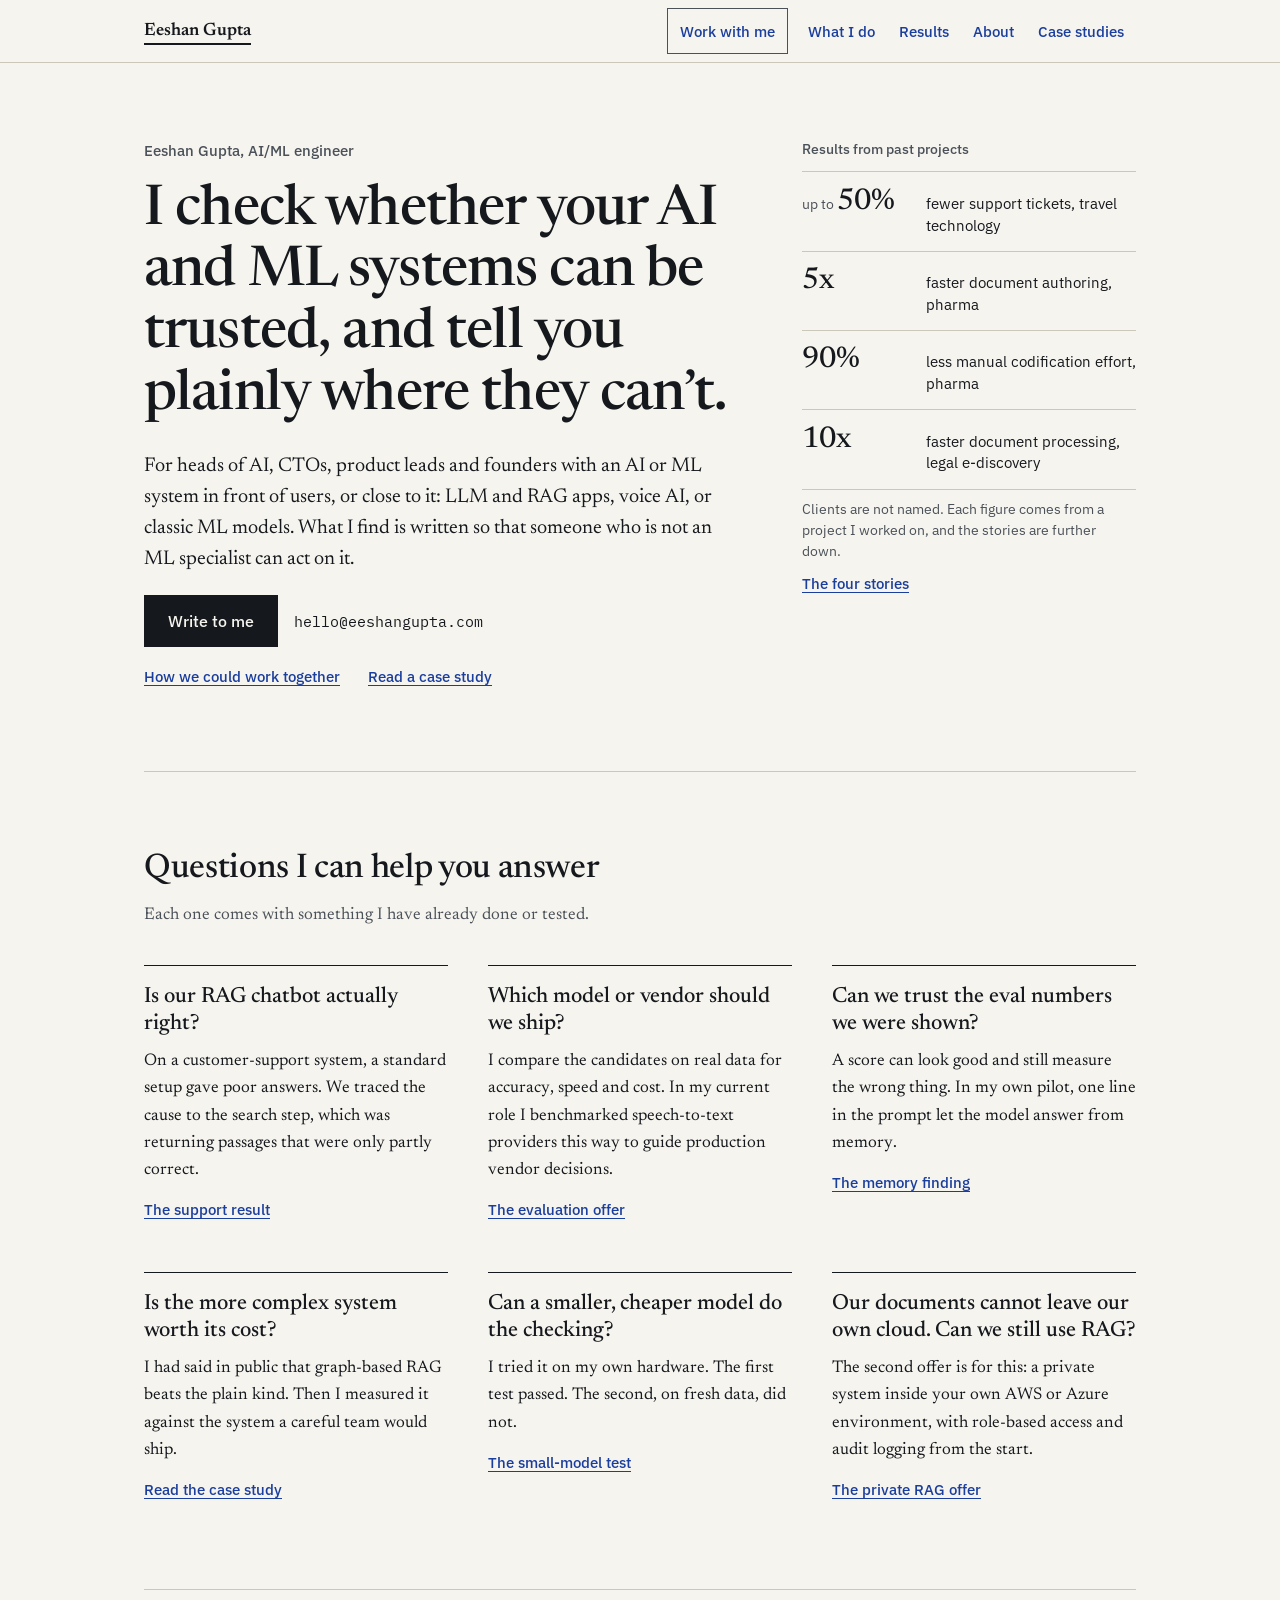
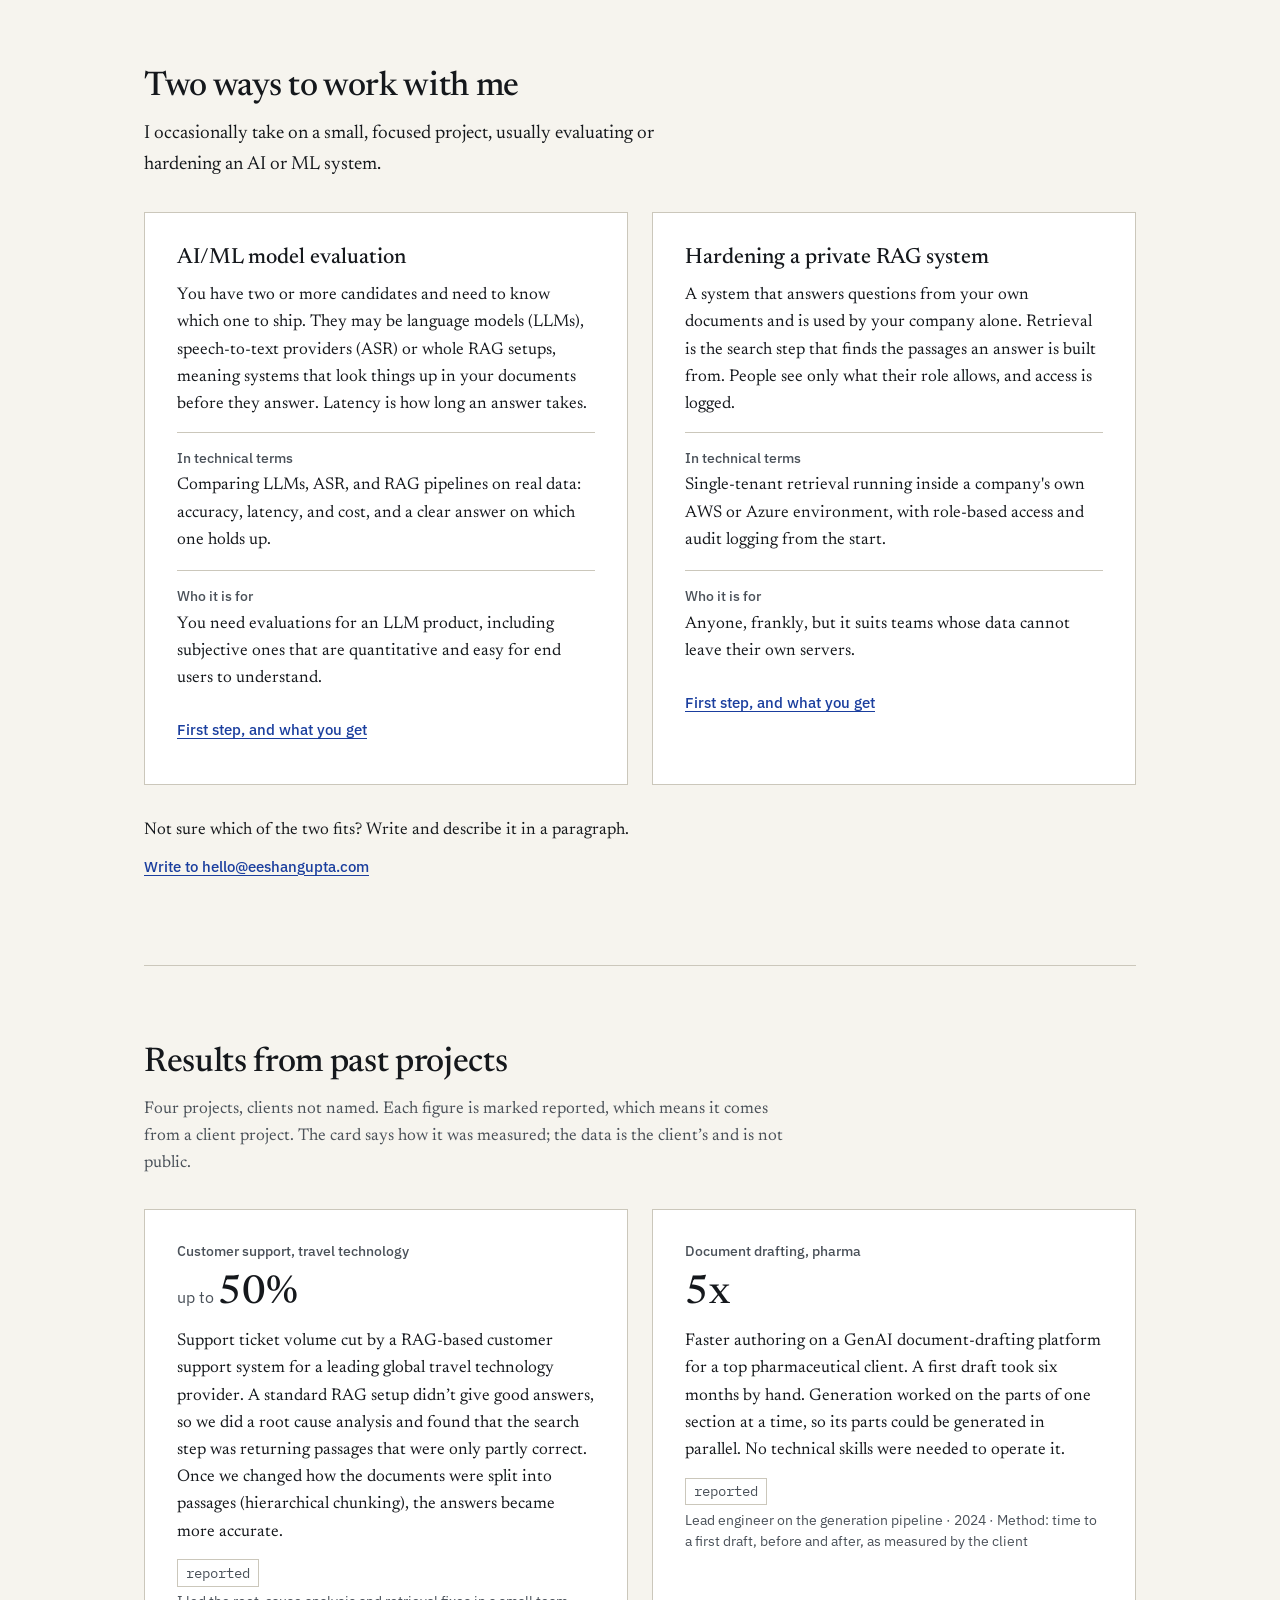
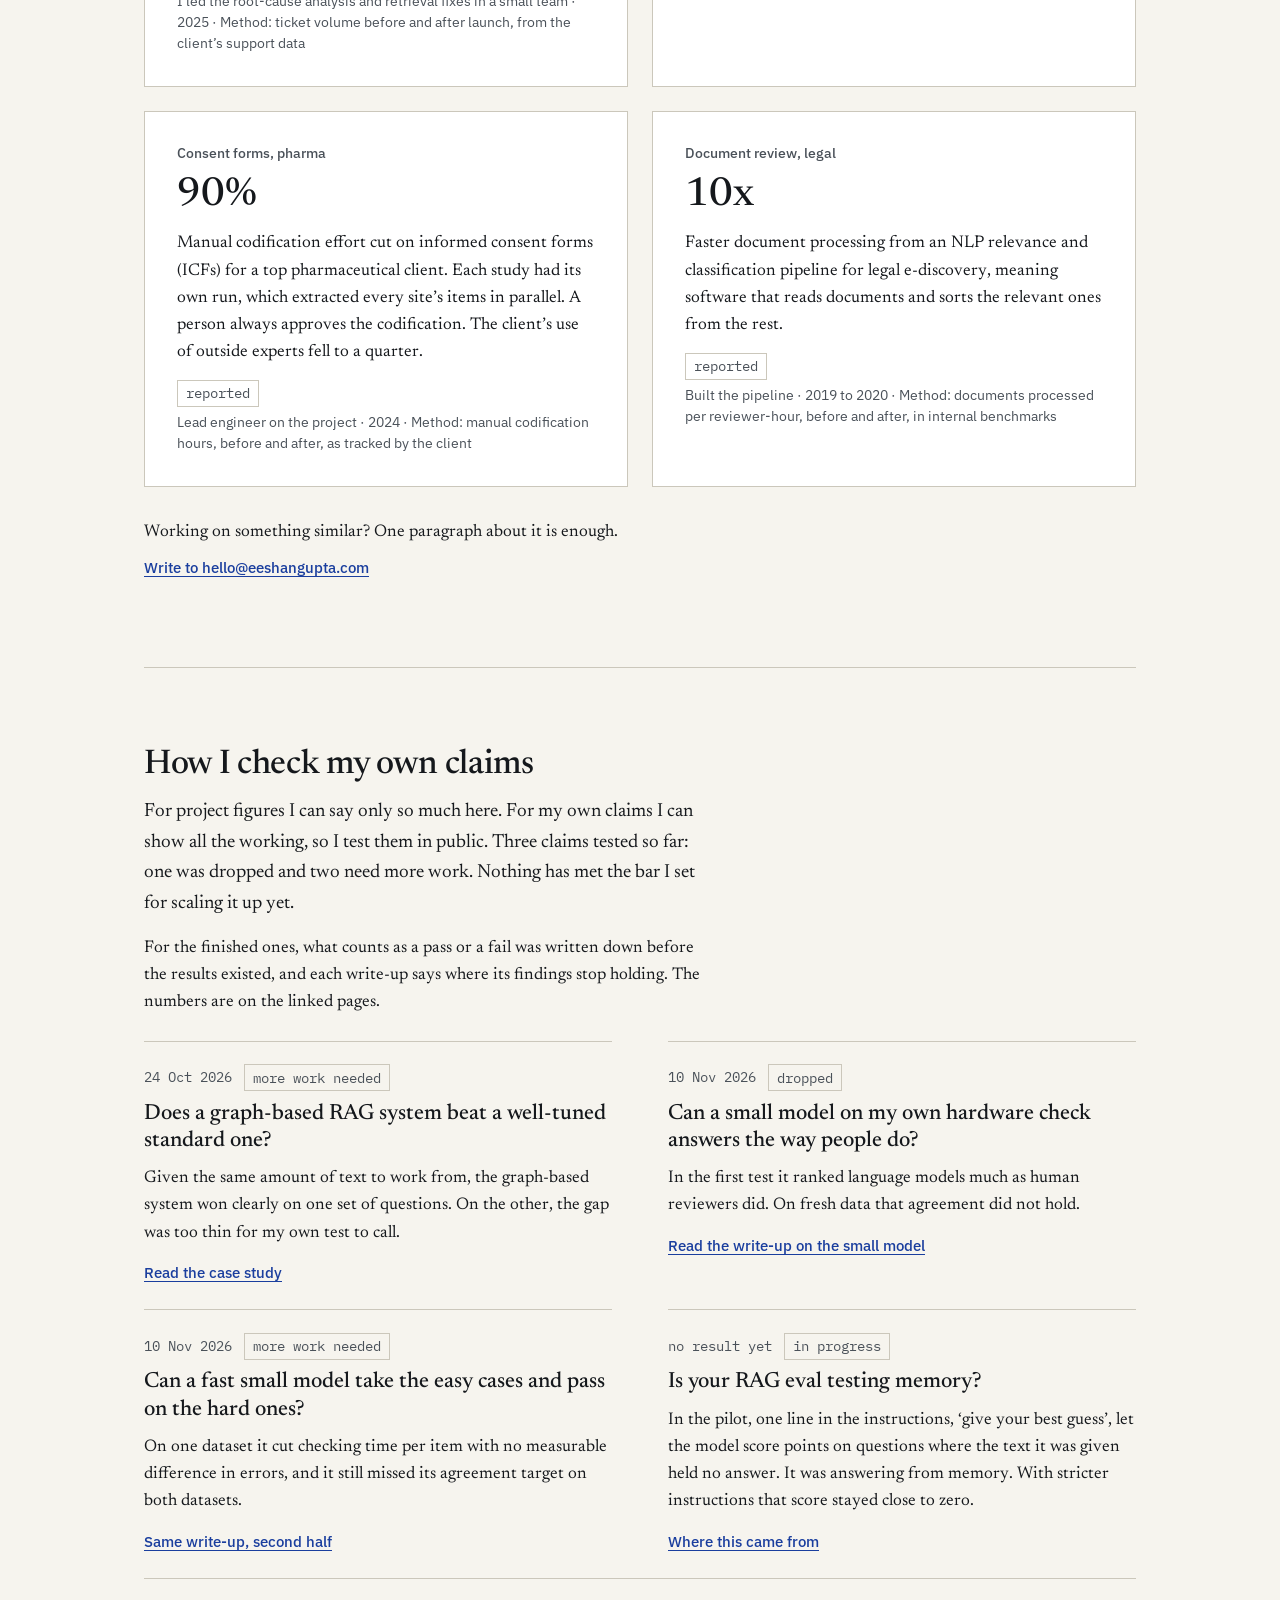
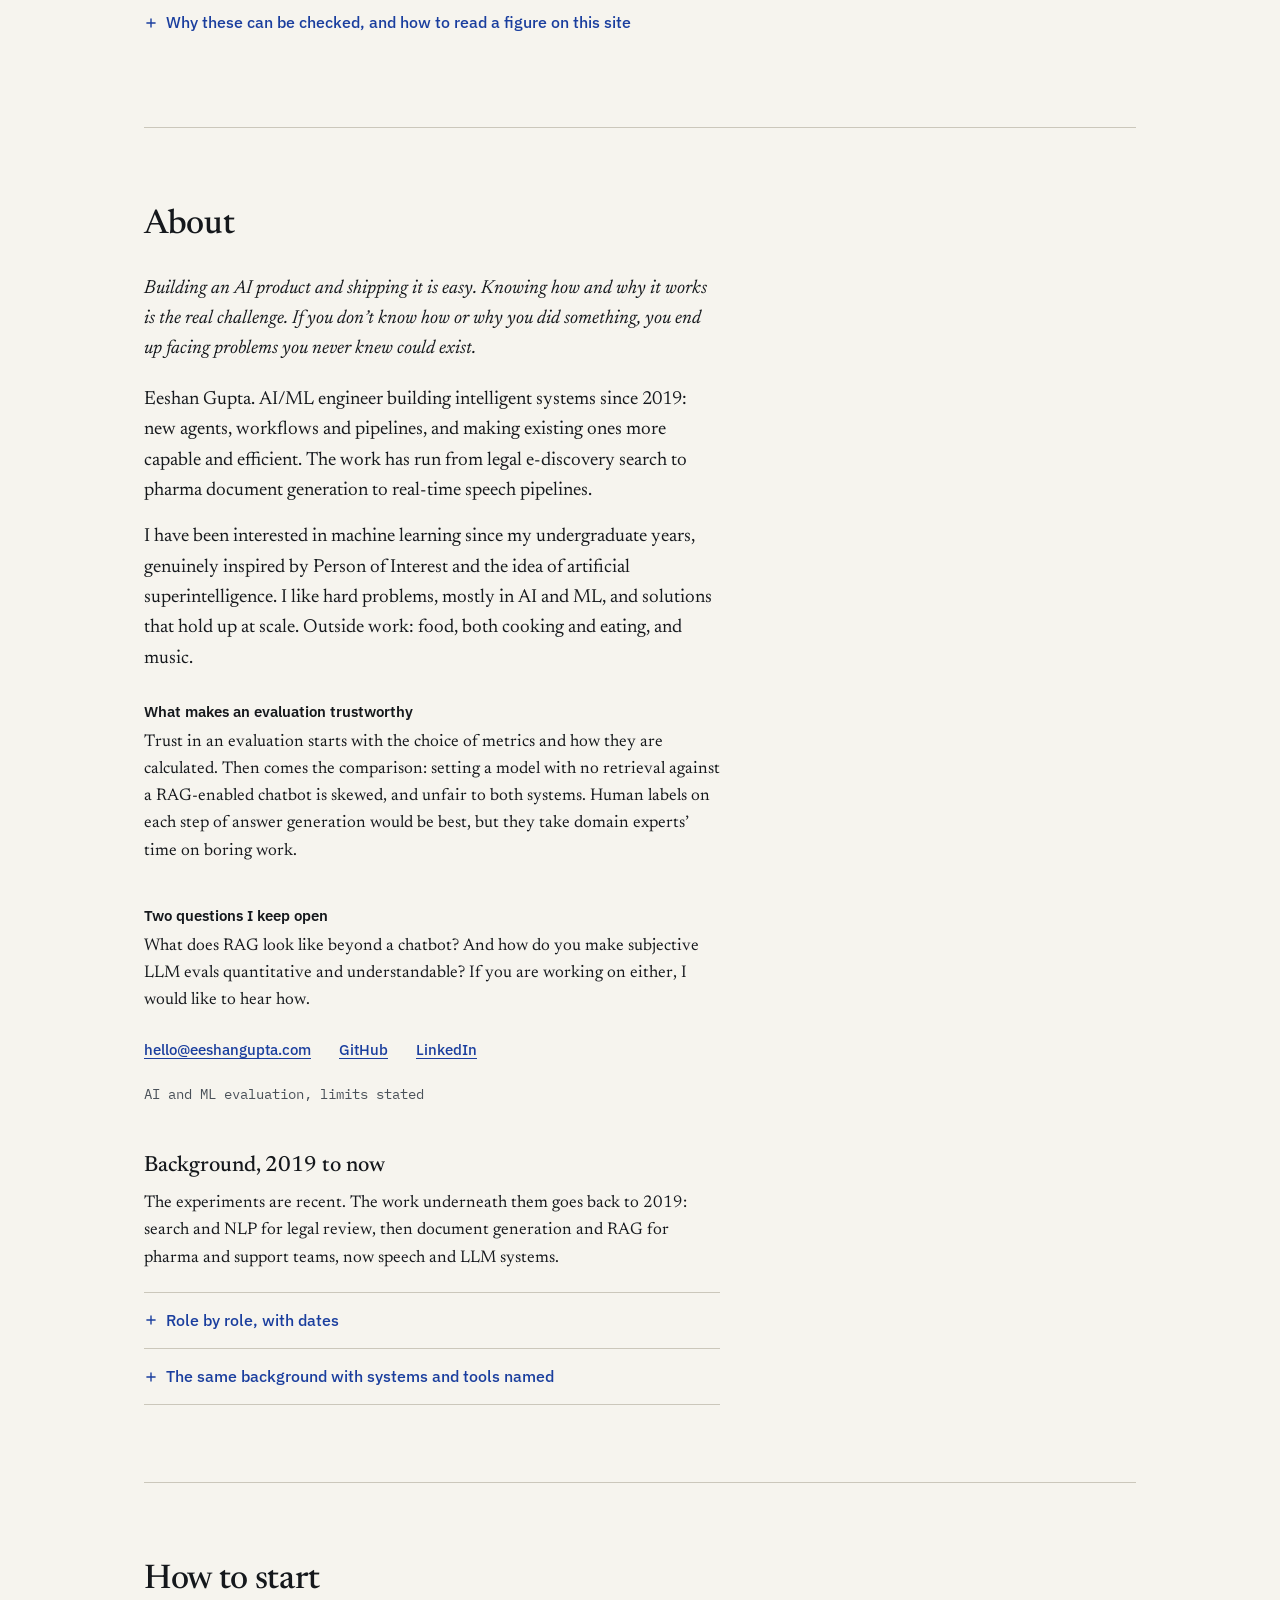
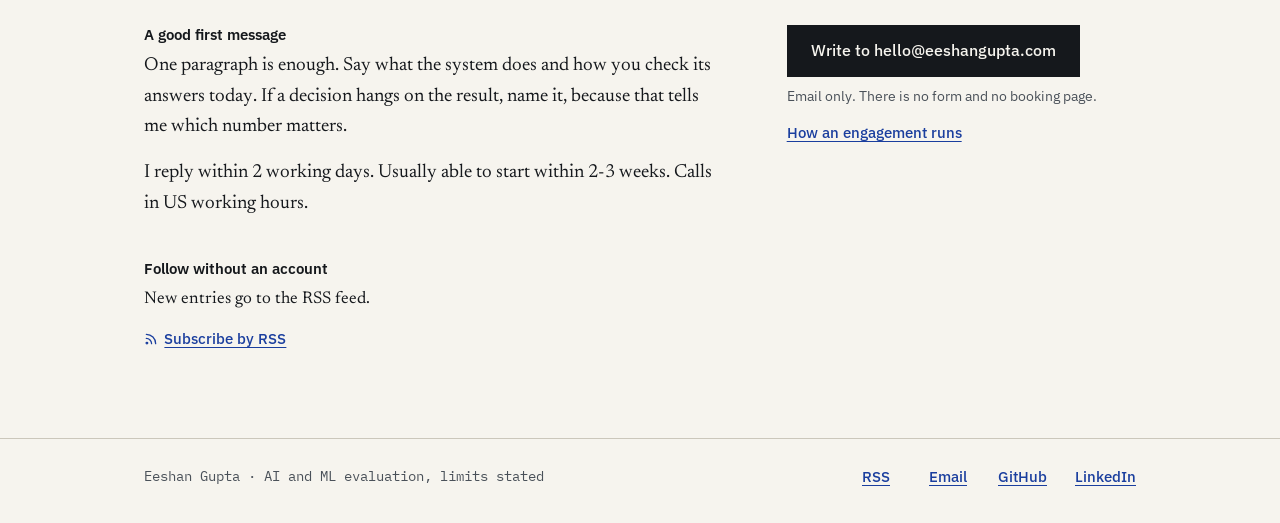
==== commit 8f63e70a: "site: #472 case studies index, small-judge case study, one-item nav - /case-studies/ index (opens wi" ====
--- a/index.html
+++ b/index.html
@@ -3,7 +3,7 @@
 <head>
 <meta charset="UTF-8">
 <meta name="viewport" content="width=device-width, initial-scale=1.0">
-<meta name="color-scheme" content="light">
+<meta name="color-scheme" content="only light">
 <script src="/script.js"></script>
 <title>Eeshan Gupta — AI Engineer</title>
 <meta name="description" content="Eeshan Gupta — AI/ML engineer. Checks whether AI and ML systems can be trusted: LLM and RAG apps, voice AI and classic ML models. Writes about RAG evaluation and retrieval experiments.">
@@ -69,12 +69,12 @@
  <nav aria-label="Main" style="max-width:68rem;margin:0 auto;padding:0.5rem clamp(1rem,4vw,3rem);box-sizing:border-box;display:flex;flex-wrap:wrap;align-items:center;gap:0.25rem 0.5rem">
   <a class="c-navlink" href="/" aria-current="page" style="display:inline-flex;align-items:center;min-height:44px;margin-right:auto;font:600 1.125rem/1 'Newsreader',Georgia,serif;color:var(--ink);text-decoration:none">Eeshan Gupta</a>
   <a class="c-navlink" href="/work/" style="display:inline-flex;align-items:center;min-height:44px;padding:0 0.75rem;font:500 0.9375rem/1 'IBM Plex Sans',system-ui,sans-serif;text-decoration:none;border:1px solid var(--mute);margin-left:0.5rem">Work with me</a>
-  <div class="c-navgroup" style="display:flex;flex-wrap:wrap;align-items:center">
+  <button type="button" class="c-menubtn" aria-expanded="false" aria-controls="site-menu" style="align-items:center;min-height:44px;padding:0 0.75rem;font:500 0.9375rem/1 'IBM Plex Sans',system-ui,sans-serif;background:transparent;color:var(--ink);border:1px solid var(--mute);cursor:pointer"><span aria-hidden="true">☰</span>&nbsp;Menu</button>
+  <div class="c-navgroup" id="site-menu" style="display:flex;flex-wrap:wrap;align-items:center">
    <a class="c-navlink" href="#help" style="display:inline-flex;align-items:center;min-height:44px;padding:0 0.75rem;font:500 0.9375rem/1 'IBM Plex Sans',system-ui,sans-serif;text-decoration:none">What I do</a>
    <a class="c-navlink" href="#results" style="display:inline-flex;align-items:center;min-height:44px;padding:0 0.75rem;font:500 0.9375rem/1 'IBM Plex Sans',system-ui,sans-serif;text-decoration:none">Results</a>
-   <a class="c-navlink" href="/case-studies/graphrag/" style="display:inline-flex;align-items:center;min-height:44px;padding:0 0.75rem;font:500 0.9375rem/1 'IBM Plex Sans',system-ui,sans-serif;text-decoration:none">Case study</a>
    <a class="c-navlink" href="#about" style="display:inline-flex;align-items:center;min-height:44px;padding:0 0.75rem;font:500 0.9375rem/1 'IBM Plex Sans',system-ui,sans-serif;text-decoration:none">About</a>
-   <a class="c-navlink" href="/writing/" style="display:inline-flex;align-items:center;min-height:44px;padding:0 0.75rem;font:500 0.9375rem/1 'IBM Plex Sans',system-ui,sans-serif;text-decoration:none">Writing</a>
+   <a class="c-navlink" href="/case-studies/" style="display:inline-flex;align-items:center;min-height:44px;padding:0 0.75rem;font:500 0.9375rem/1 'IBM Plex Sans',system-ui,sans-serif;text-decoration:none">Case studies</a>
   </div>
  </nav>
 </header>
@@ -93,7 +93,7 @@
    </p>
    <p style="margin:0.5rem 0 0 0;display:flex;flex-wrap:wrap;align-items:center;gap:0 1.75rem">
     <a href="/work/" style="display:inline-flex;align-items:center;min-height:44px;font:500 0.9375rem/1.3 'IBM Plex Sans',system-ui,sans-serif">How we could work together</a>
-    <a href="/case-studies/graphrag/" style="display:inline-flex;align-items:center;min-height:44px;font:500 0.9375rem/1.3 'IBM Plex Sans',system-ui,sans-serif">Read a case study</a>
+    <a href="/case-studies/" style="display:inline-flex;align-items:center;min-height:44px;font:500 0.9375rem/1.3 'IBM Plex Sans',system-ui,sans-serif">Read a case study</a>
    </p>
   </div>
 
--- a/styles.css
+++ b/styles.css
@@ -26,7 +26,7 @@
 @media (max-width:40rem){.js .c-stories-btn{display:block}.js #stories:not(.is-open):not(:target){display:none !important}}
 @media (max-height:34rem){.c-hero{padding-top:1.25rem !important}}
 
-:root{color-scheme:light}
+:root{color-scheme:light;color-scheme:only light}
 html{background:#F6F4EE}
 /* Dark palette, off by owner decision 2026-11-19 (cos-os #472); uncomment to restore auto dark. */
 /* @media (prefers-color-scheme: dark){html{background:#0F1113}} */
@@ -60,7 +60,8 @@
 .article{padding-top:clamp(2.5rem,7vw,4.5rem);padding-bottom:clamp(3rem,8vw,5rem)}
 .article-inner{max-width:46rem}
 .article-body > p,.article-body li,.article-inner > p,.article-meta{max-width:34rem}
-.article-meta{font:400 0.875rem/1.5 'IBM Plex Mono',ui-monospace,monospace;color:var(--mute);margin:0 0 2.5rem 0}
+.article-meta{font:400 0.875rem/1.5 'IBM Plex Mono',ui-monospace,monospace;color:var(--mute);margin:0 0 0.75rem 0}
+.article-case{font:400 1.0625rem/1.5 'Newsreader',Georgia,serif;color:var(--ink);margin:0 0 2.5rem 0;max-width:34rem}
 .article-body p,.article-body li{font:400 1.125rem/1.65 'Newsreader',Georgia,serif;color:var(--ink)}
 .article-body p{margin:0 0 1.1rem 0}
 .article-body h2{font:500 1.625rem/1.25 'Newsreader',Georgia,serif;color:var(--ink);margin:2.75rem 0 0.85rem 0}
@@ -87,3 +88,20 @@
 .btn-primary{background:var(--ink);color:var(--inv)}
 .btn-primary:hover{background:var(--link);border-color:var(--link);color:var(--inv)}
 .btn-ghost{background:transparent;color:var(--ink)}
+
+/* Sticky top bar (first page header only, not the article header). On phones with JS the five section links
+   fold into a Menu panel under the bar; without JS they stay visible and wrap as before. */
+html{scroll-padding-top:4.5rem}
+.o1-root>header{position:sticky;top:0;z-index:50;background:var(--bg)}
+.c-menubtn{display:none}
+.c-menubtn:focus-visible{outline:2px solid var(--link);outline-offset:3px}
+@media (max-width:46rem){
+html:not(.js) .o1-root>header{position:static}
+.js .c-menubtn{display:inline-flex}
+.js .o1-root>header .c-navgroup{display:none !important;position:absolute;top:100%;left:0;right:0;margin:0;padding:0.25rem clamp(1rem,4vw,3rem) 0.5rem;box-sizing:border-box;flex-direction:column;align-items:stretch;background:var(--bg);border-bottom:1px solid var(--rule)}
+.js .o1-root>header .c-navgroup.is-open{display:flex !important}
+.js .o1-root>header .c-navgroup .c-navlink{font-size:1rem !important;padding-left:0 !important;justify-content:flex-start}
+.js .o1-root>header nav{flex-wrap:nowrap !important;gap:0 0.25rem !important}
+.js .o1-root>header .c-navlink[href="/work/"]{margin-left:0 !important;padding:0 0.5rem !important}
+.js .c-menubtn{padding:0 0.5rem !important;margin-left:0.25rem}
+}
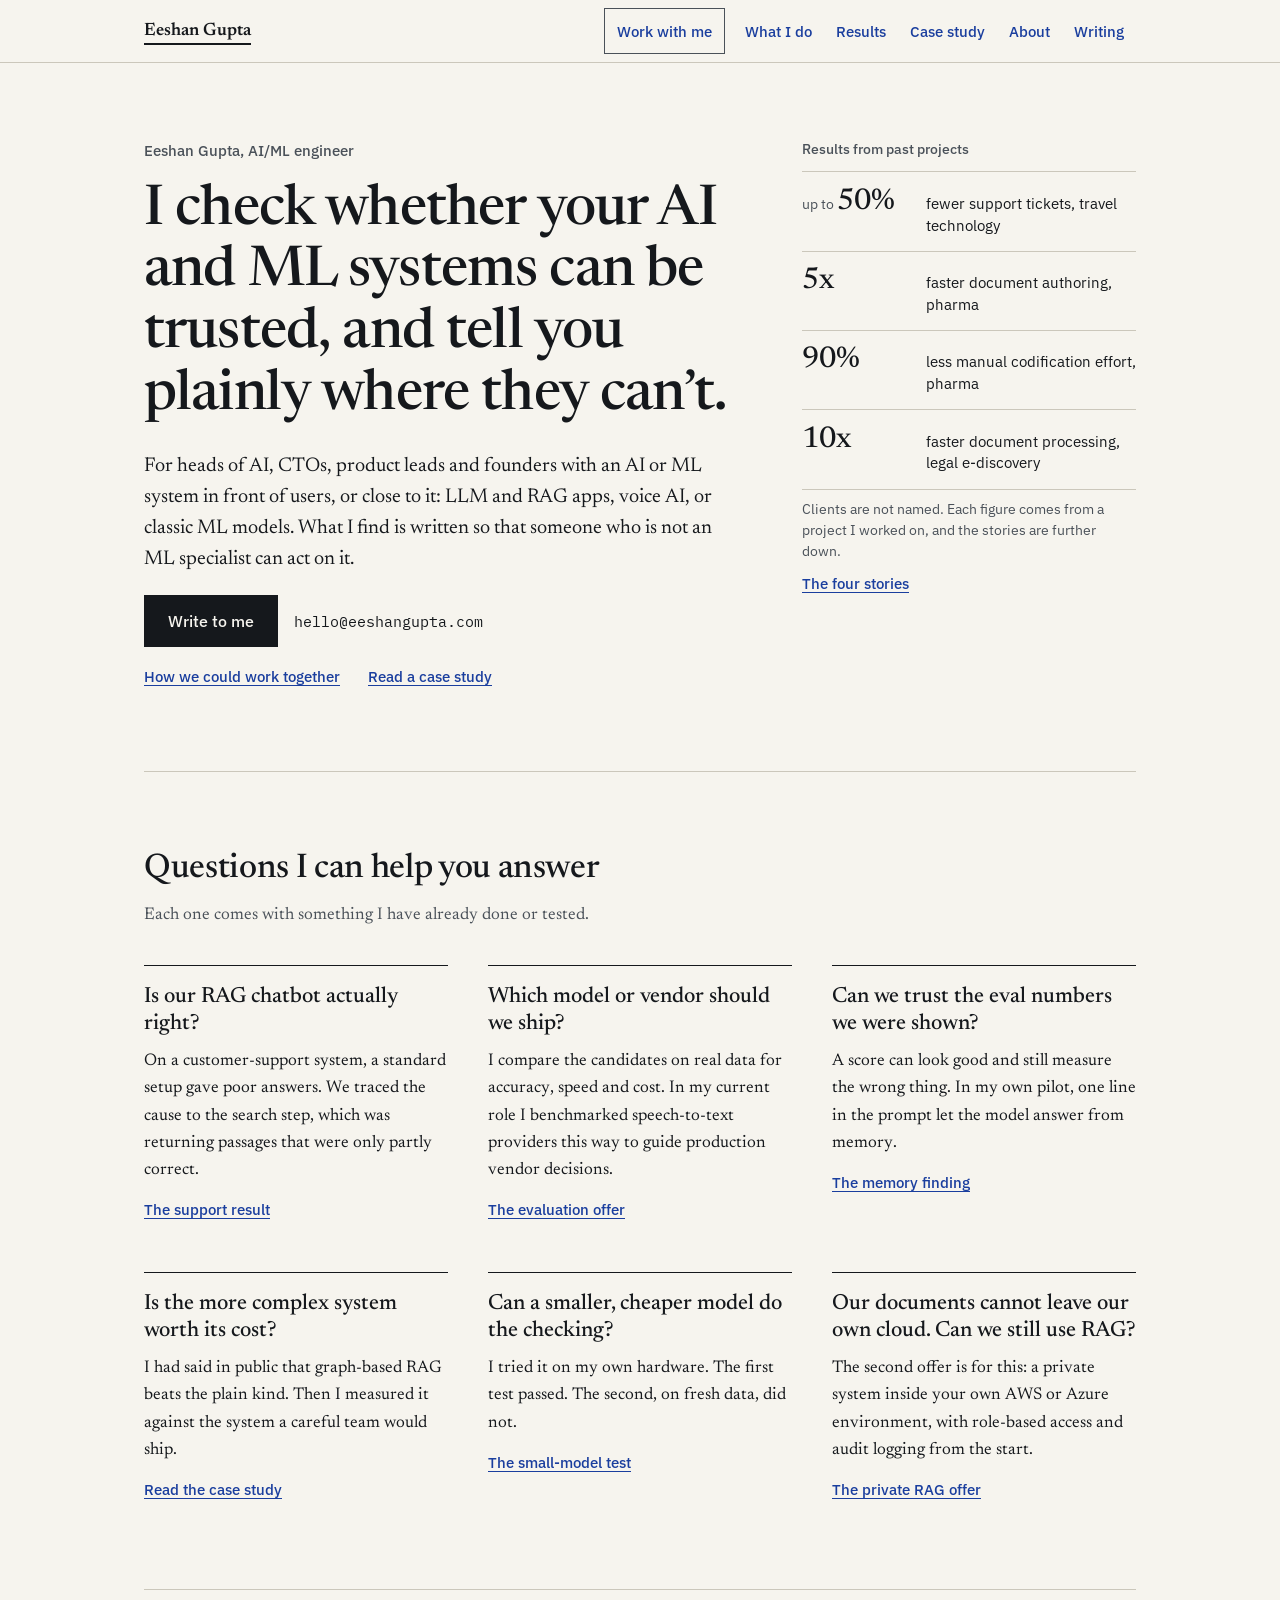
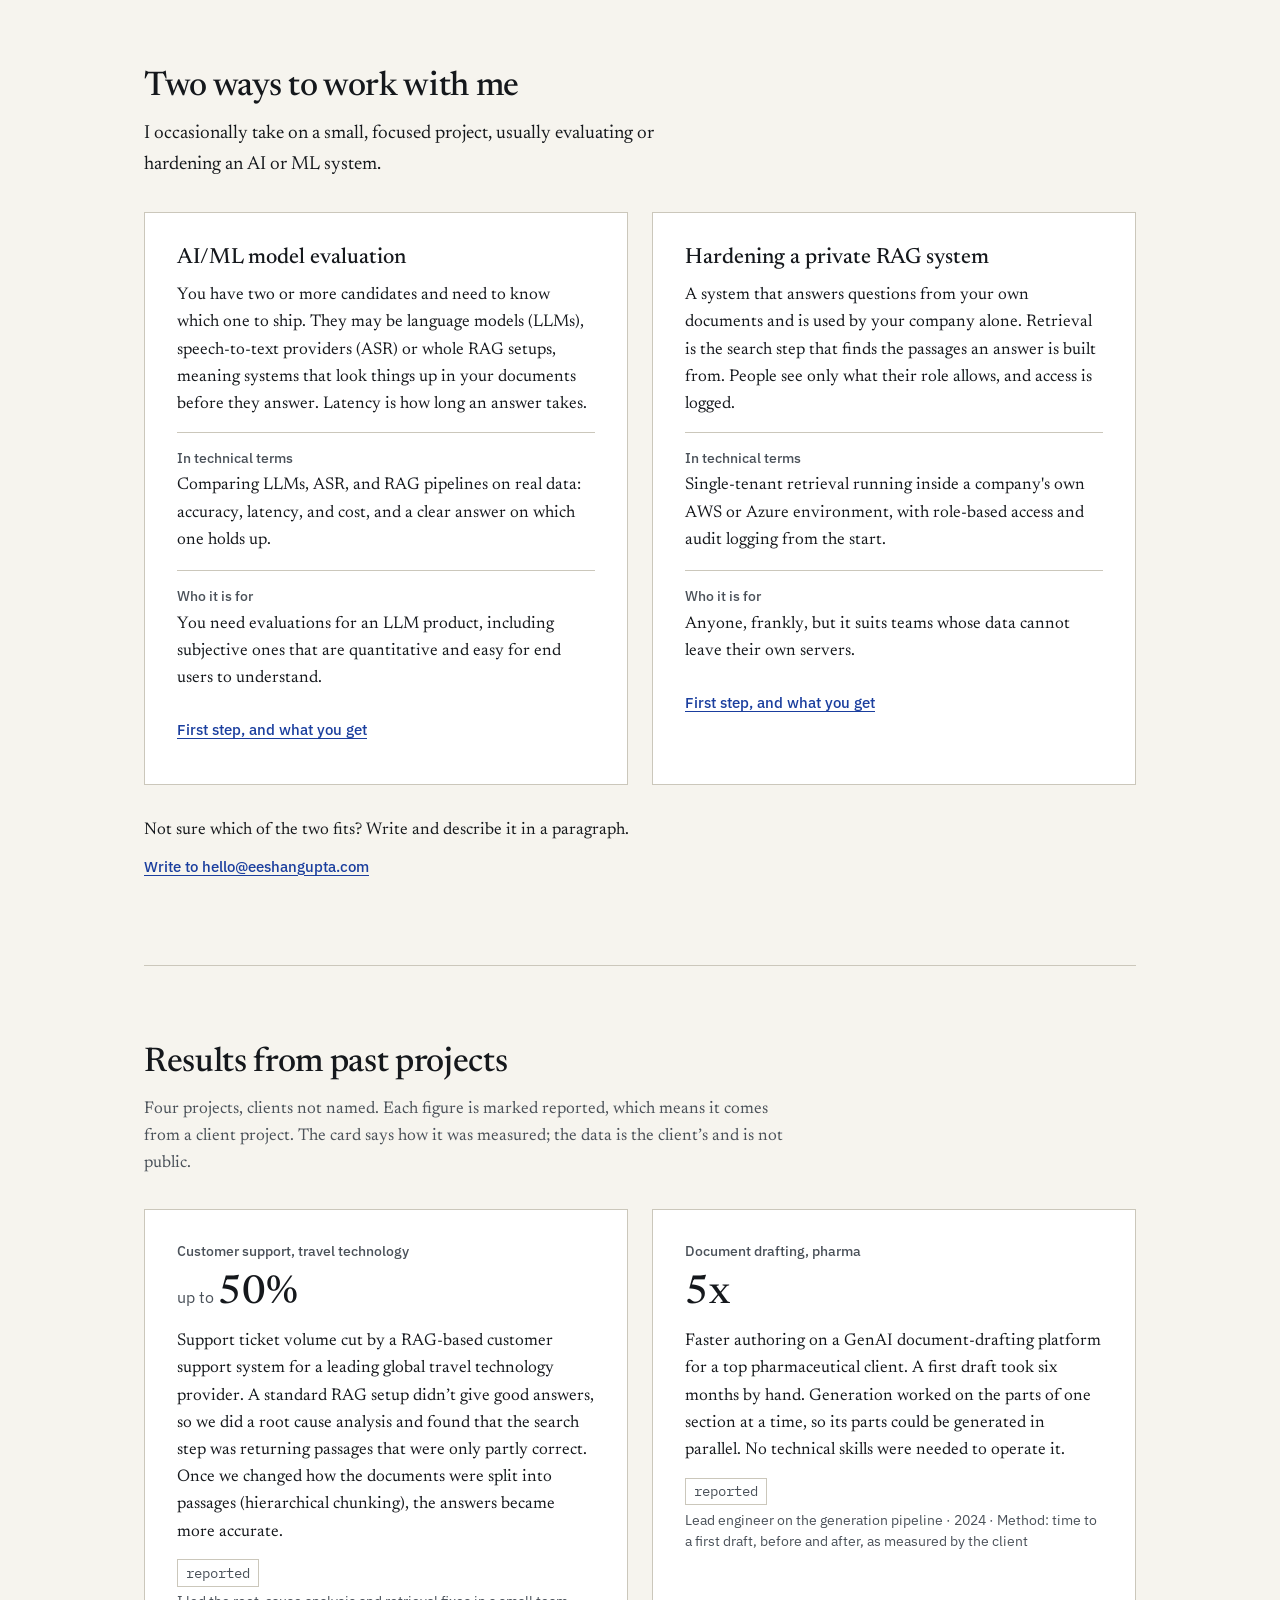
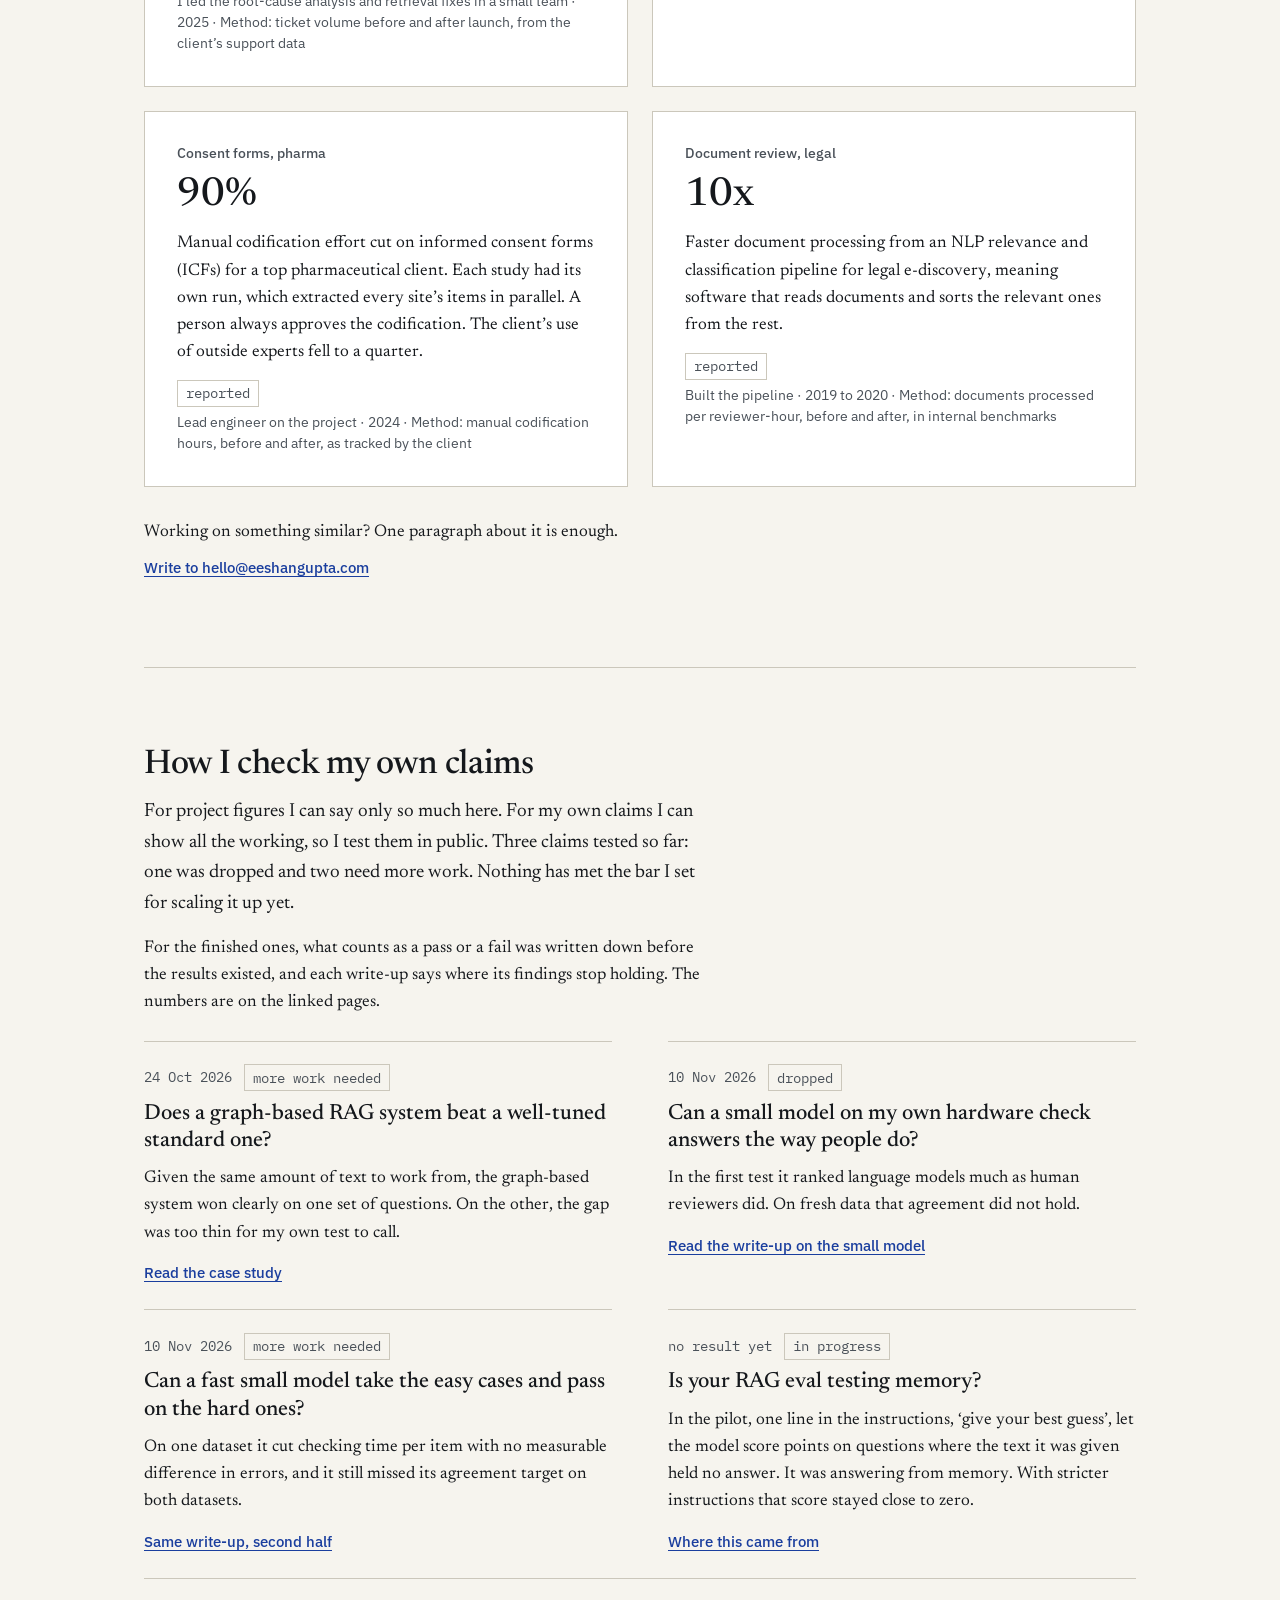
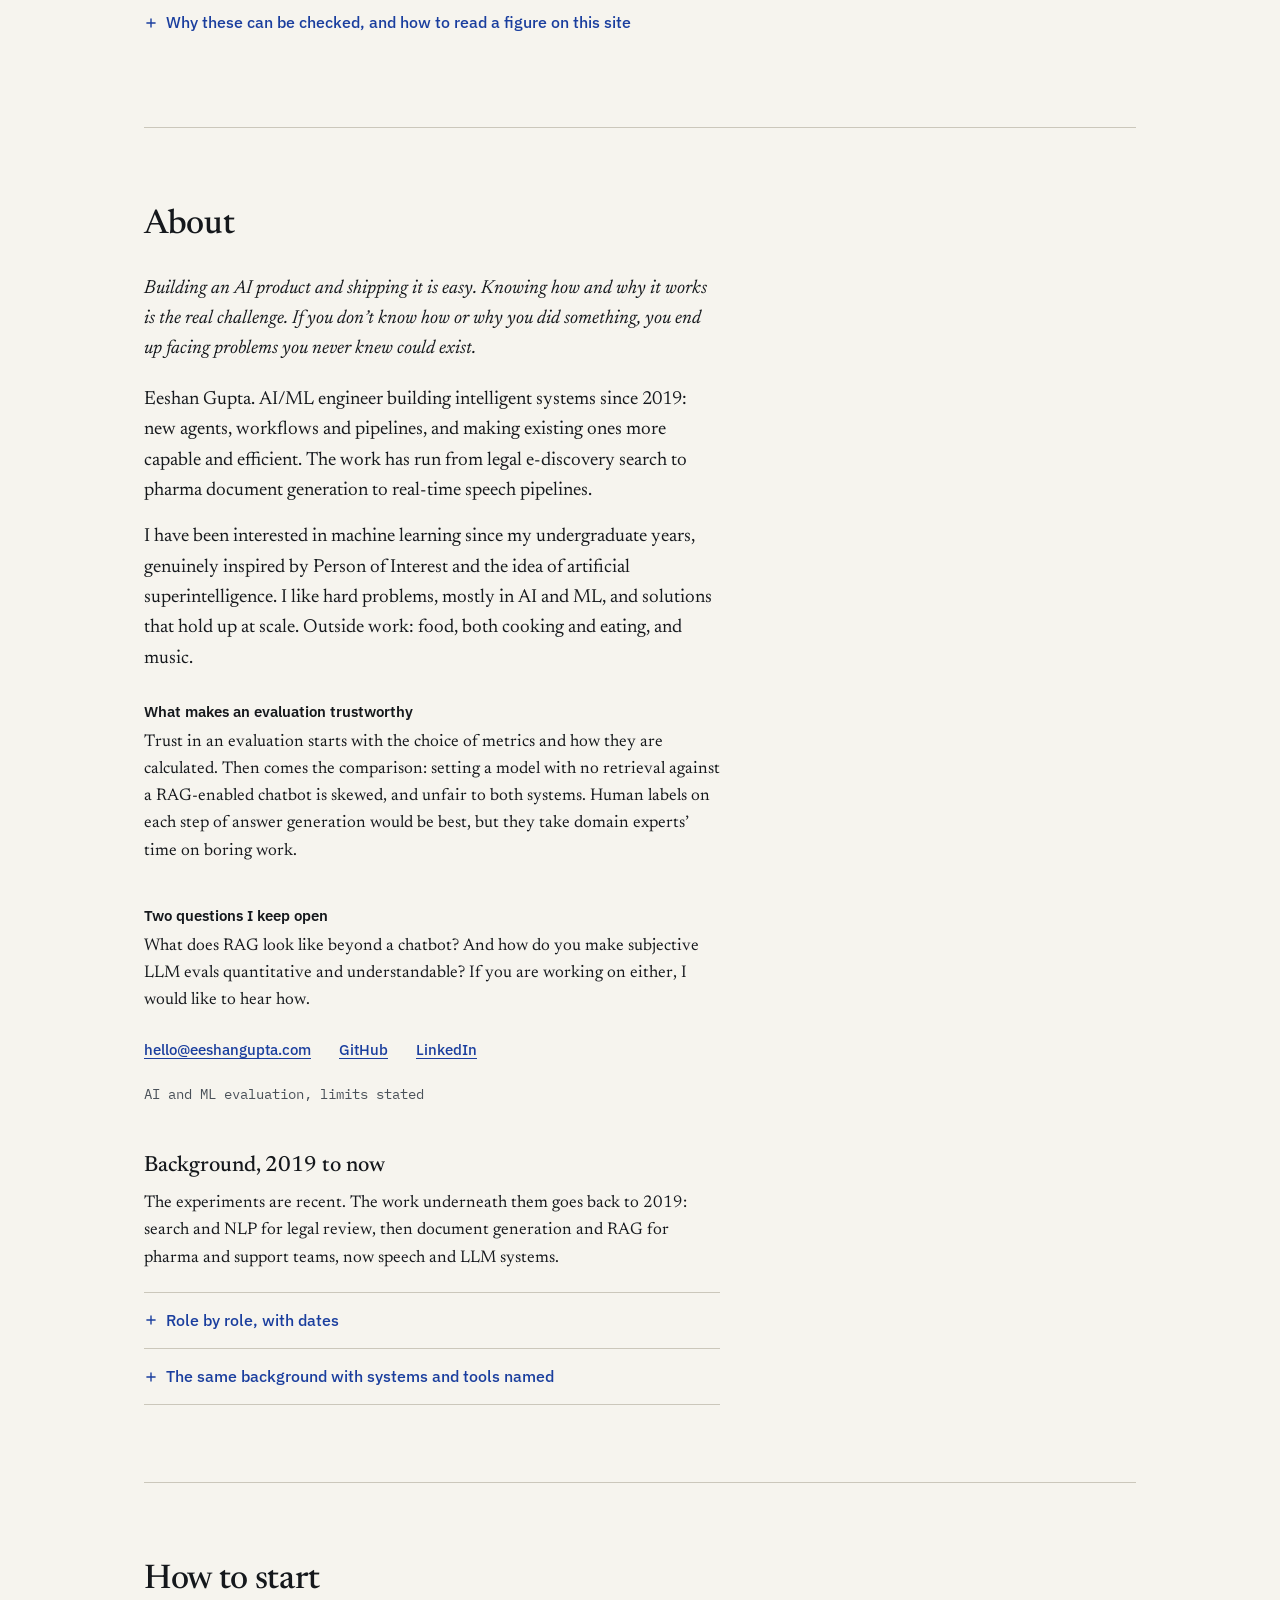
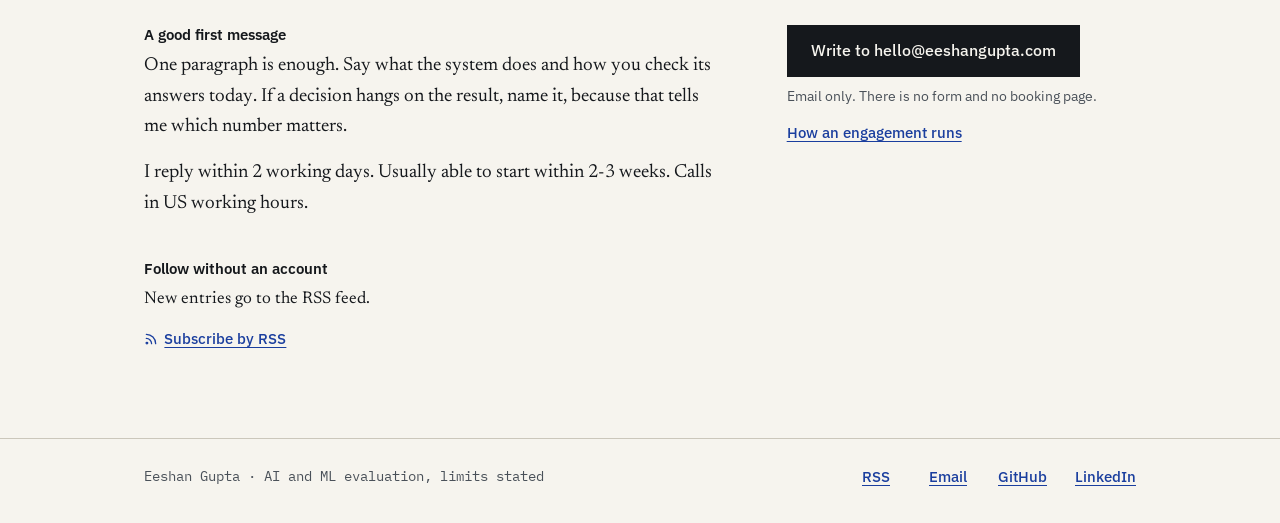
==== commit 947d55d3: "site: #472 share image for home, work, writing Co-Authored-By: Claude Opus 5.5 <noreply@anthropic.co" ====
--- a/index.html
+++ b/index.html
@@ -14,14 +14,14 @@
 <meta property="og:title" content="Eeshan Gupta — AI Engineer">
 <meta property="og:description" content="Eeshan Gupta — AI/ML engineer. Checks whether AI and ML systems can be trusted: LLM and RAG apps, voice AI and classic ML models. Writes about RAG evaluation and retrieval experiments.">
 <meta property="og:url" content="https://eeshangupta.com/">
-<meta property="og:image" content="https://eeshangupta.com/writing/graphrag-vs-tuned-hybrid/og-v2.png">
+<meta property="og:image" content="https://eeshangupta.com/og.png">
 <meta property="og:image:width" content="1200">
 <meta property="og:image:height" content="630">
-<meta property="og:image:alt" content="Paired F1 difference, graph minus tuned hybrid, on two datasets">
+<meta property="og:image:alt" content="Eeshan Gupta, AI and ML Evals">
 <meta name="twitter:card" content="summary_large_image">
 <meta name="twitter:title" content="Eeshan Gupta — AI Engineer">
 <meta name="twitter:description" content="Eeshan Gupta — AI/ML engineer. Checks whether AI and ML systems can be trusted: LLM and RAG apps, voice AI and classic ML models. Writes about RAG evaluation and retrieval experiments.">
-<meta name="twitter:image" content="https://eeshangupta.com/writing/graphrag-vs-tuned-hybrid/og-v2.png">
+<meta name="twitter:image" content="https://eeshangupta.com/og.png">
 <link rel="icon" href="/favicon.ico" sizes="32x32">
 <link rel="icon" href="/favicon.svg" type="image/svg+xml">
 <link rel="apple-touch-icon" href="/apple-touch-icon.png">
@@ -73,8 +73,9 @@
   <div class="c-navgroup" id="site-menu" style="display:flex;flex-wrap:wrap;align-items:center">
    <a class="c-navlink" href="#help" style="display:inline-flex;align-items:center;min-height:44px;padding:0 0.75rem;font:500 0.9375rem/1 'IBM Plex Sans',system-ui,sans-serif;text-decoration:none">What I do</a>
    <a class="c-navlink" href="#results" style="display:inline-flex;align-items:center;min-height:44px;padding:0 0.75rem;font:500 0.9375rem/1 'IBM Plex Sans',system-ui,sans-serif;text-decoration:none">Results</a>
+   <a class="c-navlink" href="/case-studies/graphrag/" style="display:inline-flex;align-items:center;min-height:44px;padding:0 0.75rem;font:500 0.9375rem/1 'IBM Plex Sans',system-ui,sans-serif;text-decoration:none">Case study</a>
    <a class="c-navlink" href="#about" style="display:inline-flex;align-items:center;min-height:44px;padding:0 0.75rem;font:500 0.9375rem/1 'IBM Plex Sans',system-ui,sans-serif;text-decoration:none">About</a>
-   <a class="c-navlink" href="/case-studies/" style="display:inline-flex;align-items:center;min-height:44px;padding:0 0.75rem;font:500 0.9375rem/1 'IBM Plex Sans',system-ui,sans-serif;text-decoration:none">Case studies</a>
+   <a class="c-navlink" href="/writing/" style="display:inline-flex;align-items:center;min-height:44px;padding:0 0.75rem;font:500 0.9375rem/1 'IBM Plex Sans',system-ui,sans-serif;text-decoration:none">Writing</a>
   </div>
  </nav>
 </header>
@@ -93,7 +94,7 @@
    </p>
    <p style="margin:0.5rem 0 0 0;display:flex;flex-wrap:wrap;align-items:center;gap:0 1.75rem">
     <a href="/work/" style="display:inline-flex;align-items:center;min-height:44px;font:500 0.9375rem/1.3 'IBM Plex Sans',system-ui,sans-serif">How we could work together</a>
-    <a href="/case-studies/" style="display:inline-flex;align-items:center;min-height:44px;font:500 0.9375rem/1.3 'IBM Plex Sans',system-ui,sans-serif">Read a case study</a>
+    <a href="/case-studies/graphrag/" style="display:inline-flex;align-items:center;min-height:44px;font:500 0.9375rem/1.3 'IBM Plex Sans',system-ui,sans-serif">Read a case study</a>
    </p>
   </div>
 
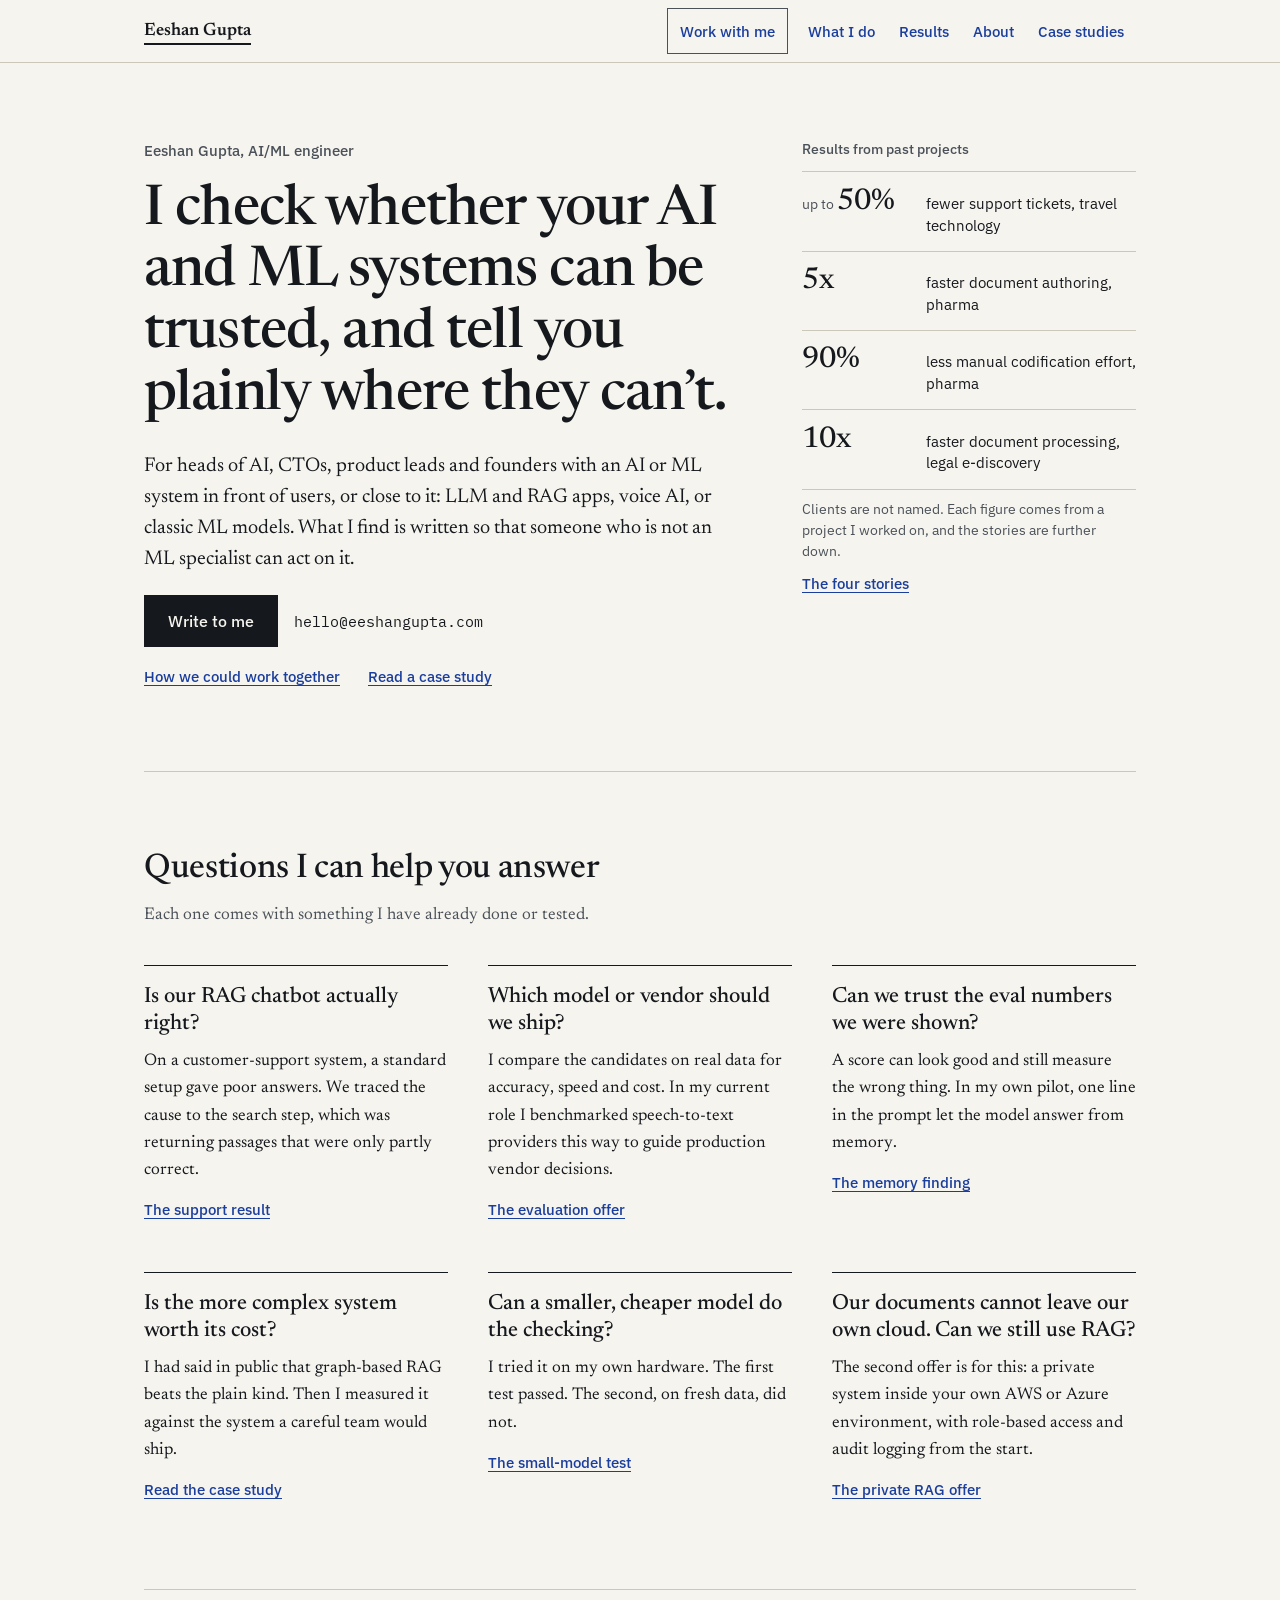
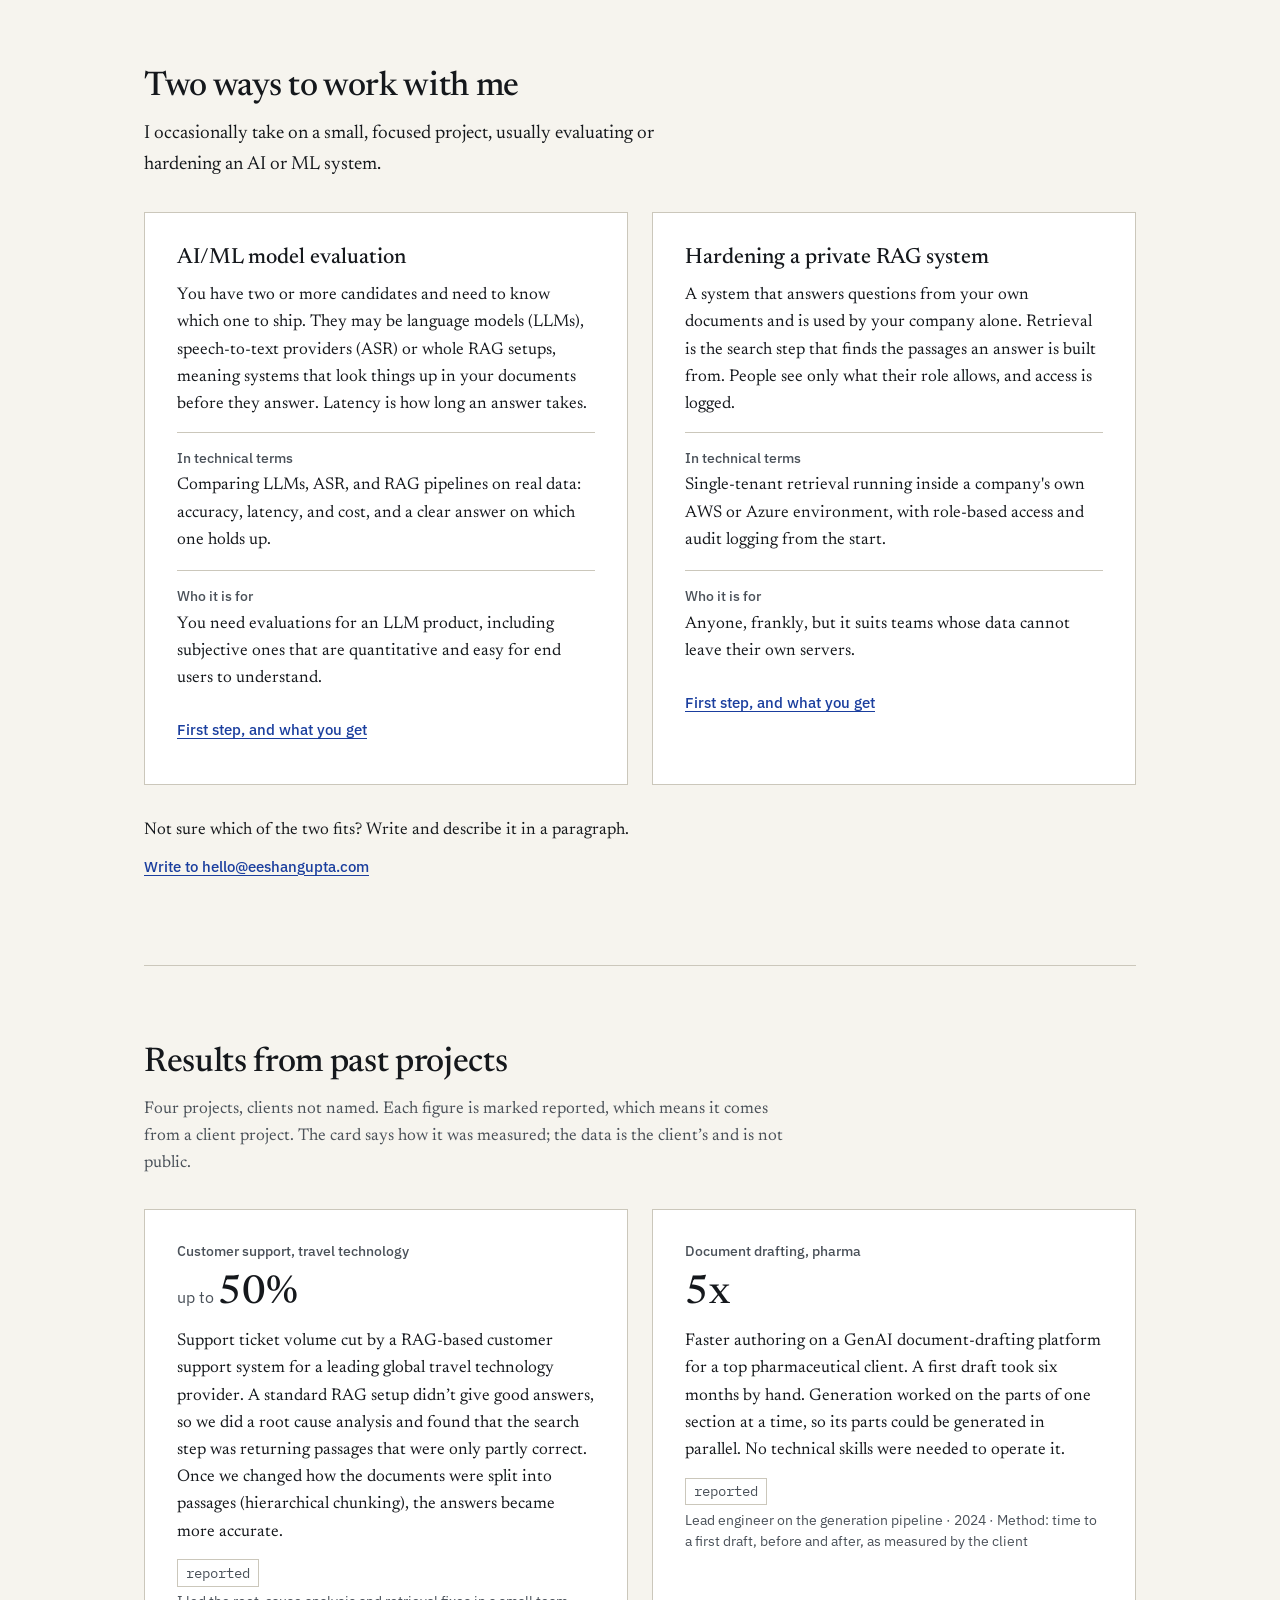
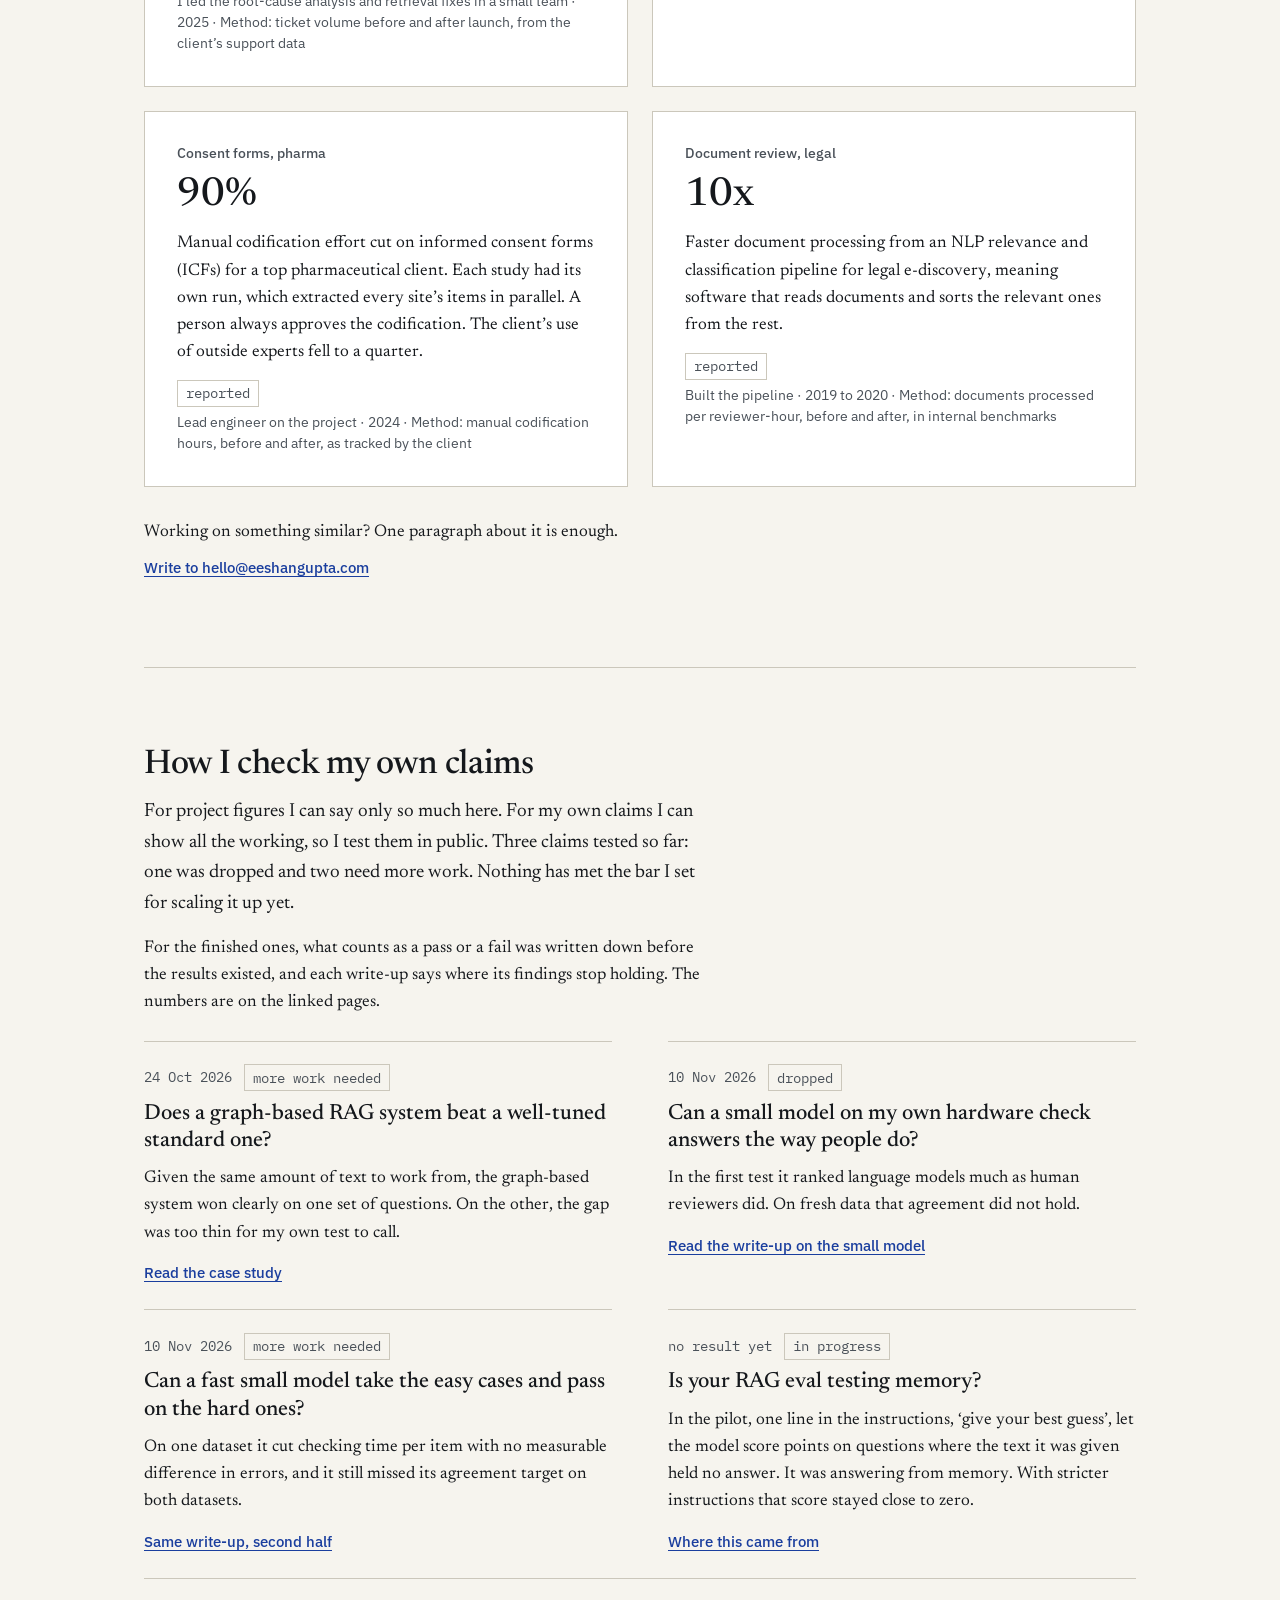
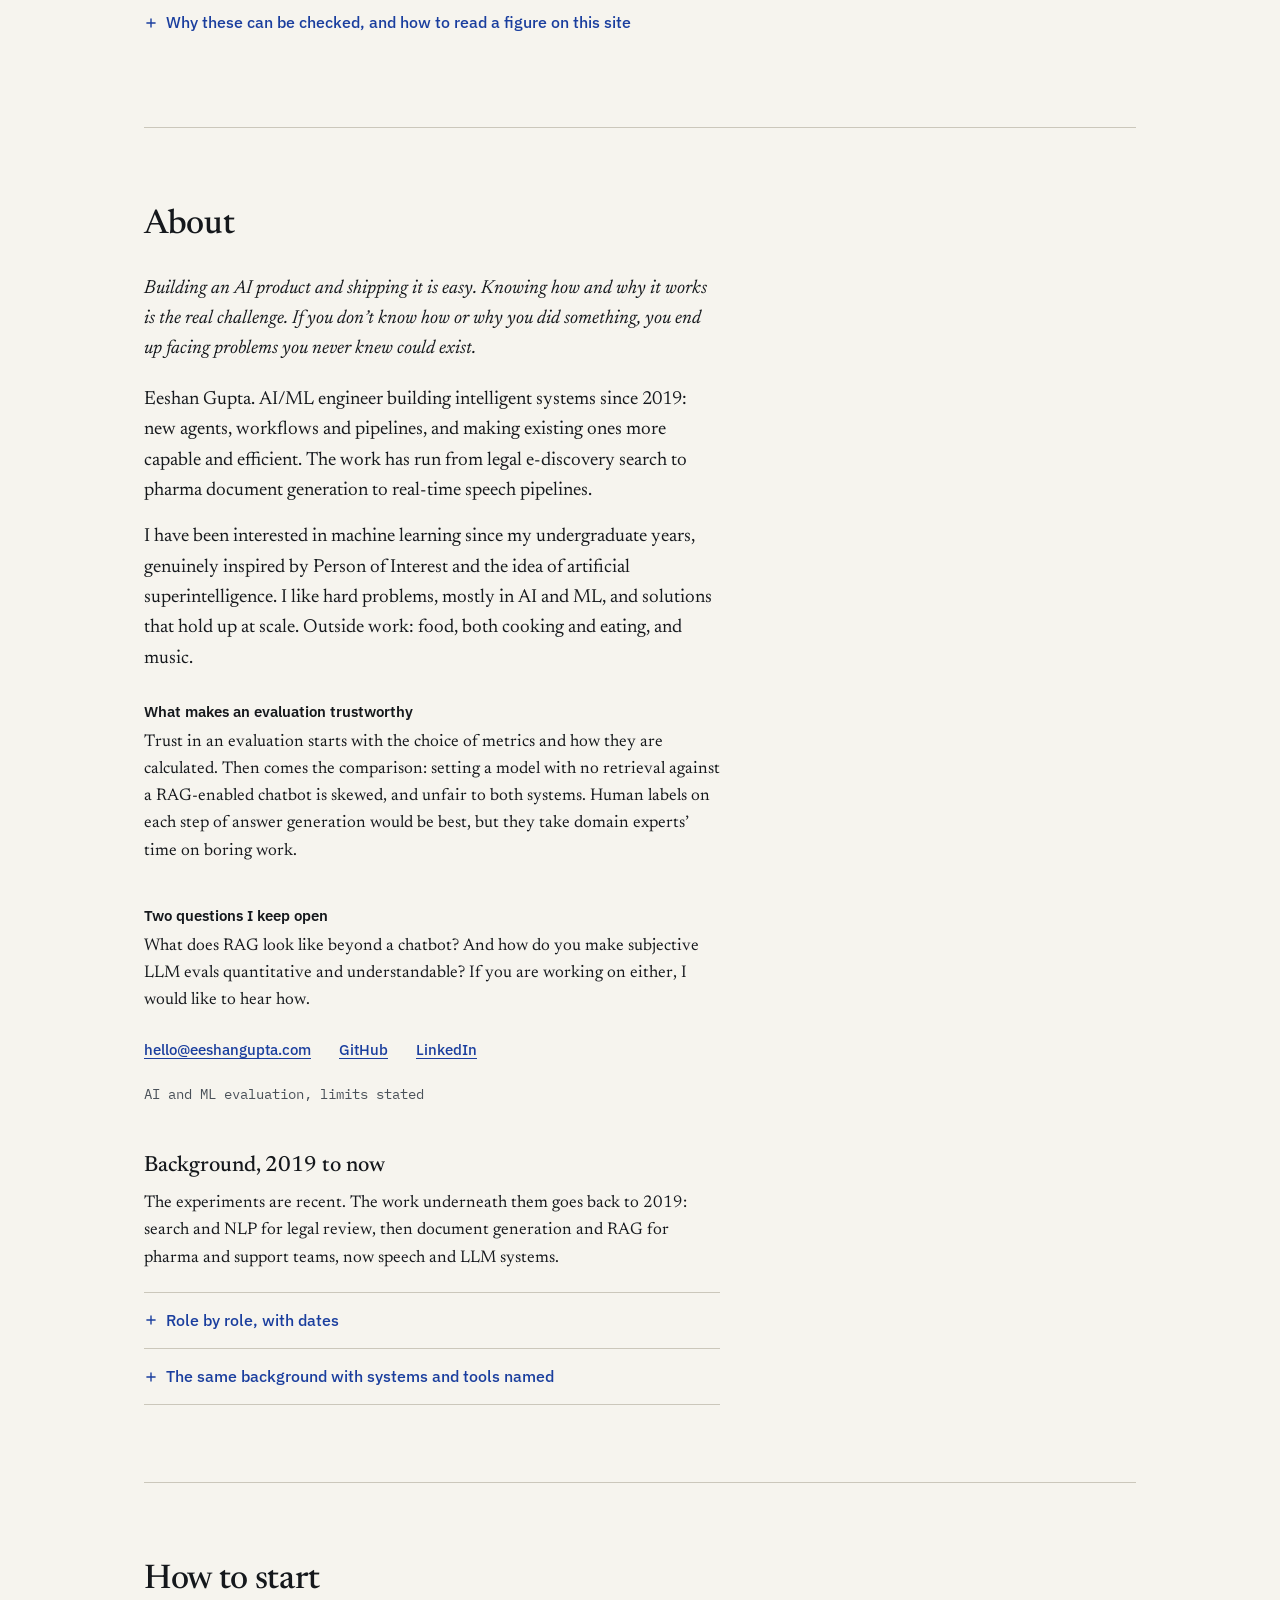
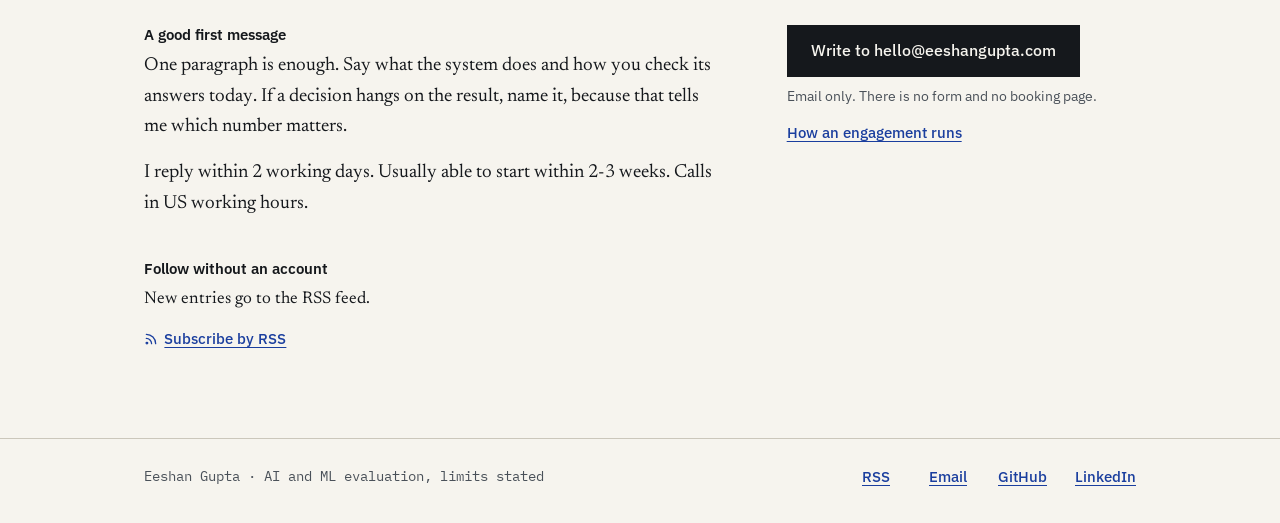
==== commit 2e0c7f90: "Merge pull request #24 from eeshangpt/feat/case-studies Case studies: one nav item, two case studies" ====
--- a/index.html
+++ b/index.html
@@ -14,14 +14,14 @@
 <meta property="og:title" content="Eeshan Gupta — AI Engineer">
 <meta property="og:description" content="Eeshan Gupta — AI/ML engineer. Checks whether AI and ML systems can be trusted: LLM and RAG apps, voice AI and classic ML models. Writes about RAG evaluation and retrieval experiments.">
 <meta property="og:url" content="https://eeshangupta.com/">
-<meta property="og:image" content="https://eeshangupta.com/og.png">
+<meta property="og:image" content="https://eeshangupta.com/writing/graphrag-vs-tuned-hybrid/og-v2.png">
 <meta property="og:image:width" content="1200">
 <meta property="og:image:height" content="630">
-<meta property="og:image:alt" content="Eeshan Gupta, AI and ML Evals">
+<meta property="og:image:alt" content="Paired F1 difference, graph minus tuned hybrid, on two datasets">
 <meta name="twitter:card" content="summary_large_image">
 <meta name="twitter:title" content="Eeshan Gupta — AI Engineer">
 <meta name="twitter:description" content="Eeshan Gupta — AI/ML engineer. Checks whether AI and ML systems can be trusted: LLM and RAG apps, voice AI and classic ML models. Writes about RAG evaluation and retrieval experiments.">
-<meta name="twitter:image" content="https://eeshangupta.com/og.png">
+<meta name="twitter:image" content="https://eeshangupta.com/writing/graphrag-vs-tuned-hybrid/og-v2.png">
 <link rel="icon" href="/favicon.ico" sizes="32x32">
 <link rel="icon" href="/favicon.svg" type="image/svg+xml">
 <link rel="apple-touch-icon" href="/apple-touch-icon.png">
@@ -73,9 +73,8 @@
   <div class="c-navgroup" id="site-menu" style="display:flex;flex-wrap:wrap;align-items:center">
    <a class="c-navlink" href="#help" style="display:inline-flex;align-items:center;min-height:44px;padding:0 0.75rem;font:500 0.9375rem/1 'IBM Plex Sans',system-ui,sans-serif;text-decoration:none">What I do</a>
    <a class="c-navlink" href="#results" style="display:inline-flex;align-items:center;min-height:44px;padding:0 0.75rem;font:500 0.9375rem/1 'IBM Plex Sans',system-ui,sans-serif;text-decoration:none">Results</a>
-   <a class="c-navlink" href="/case-studies/graphrag/" style="display:inline-flex;align-items:center;min-height:44px;padding:0 0.75rem;font:500 0.9375rem/1 'IBM Plex Sans',system-ui,sans-serif;text-decoration:none">Case study</a>
    <a class="c-navlink" href="#about" style="display:inline-flex;align-items:center;min-height:44px;padding:0 0.75rem;font:500 0.9375rem/1 'IBM Plex Sans',system-ui,sans-serif;text-decoration:none">About</a>
-   <a class="c-navlink" href="/writing/" style="display:inline-flex;align-items:center;min-height:44px;padding:0 0.75rem;font:500 0.9375rem/1 'IBM Plex Sans',system-ui,sans-serif;text-decoration:none">Writing</a>
+   <a class="c-navlink" href="/case-studies/" style="display:inline-flex;align-items:center;min-height:44px;padding:0 0.75rem;font:500 0.9375rem/1 'IBM Plex Sans',system-ui,sans-serif;text-decoration:none">Case studies</a>
   </div>
  </nav>
 </header>
@@ -94,7 +93,7 @@
    </p>
    <p style="margin:0.5rem 0 0 0;display:flex;flex-wrap:wrap;align-items:center;gap:0 1.75rem">
     <a href="/work/" style="display:inline-flex;align-items:center;min-height:44px;font:500 0.9375rem/1.3 'IBM Plex Sans',system-ui,sans-serif">How we could work together</a>
-    <a href="/case-studies/graphrag/" style="display:inline-flex;align-items:center;min-height:44px;font:500 0.9375rem/1.3 'IBM Plex Sans',system-ui,sans-serif">Read a case study</a>
+    <a href="/case-studies/" style="display:inline-flex;align-items:center;min-height:44px;font:500 0.9375rem/1.3 'IBM Plex Sans',system-ui,sans-serif">Read a case study</a>
    </p>
   </div>
 
